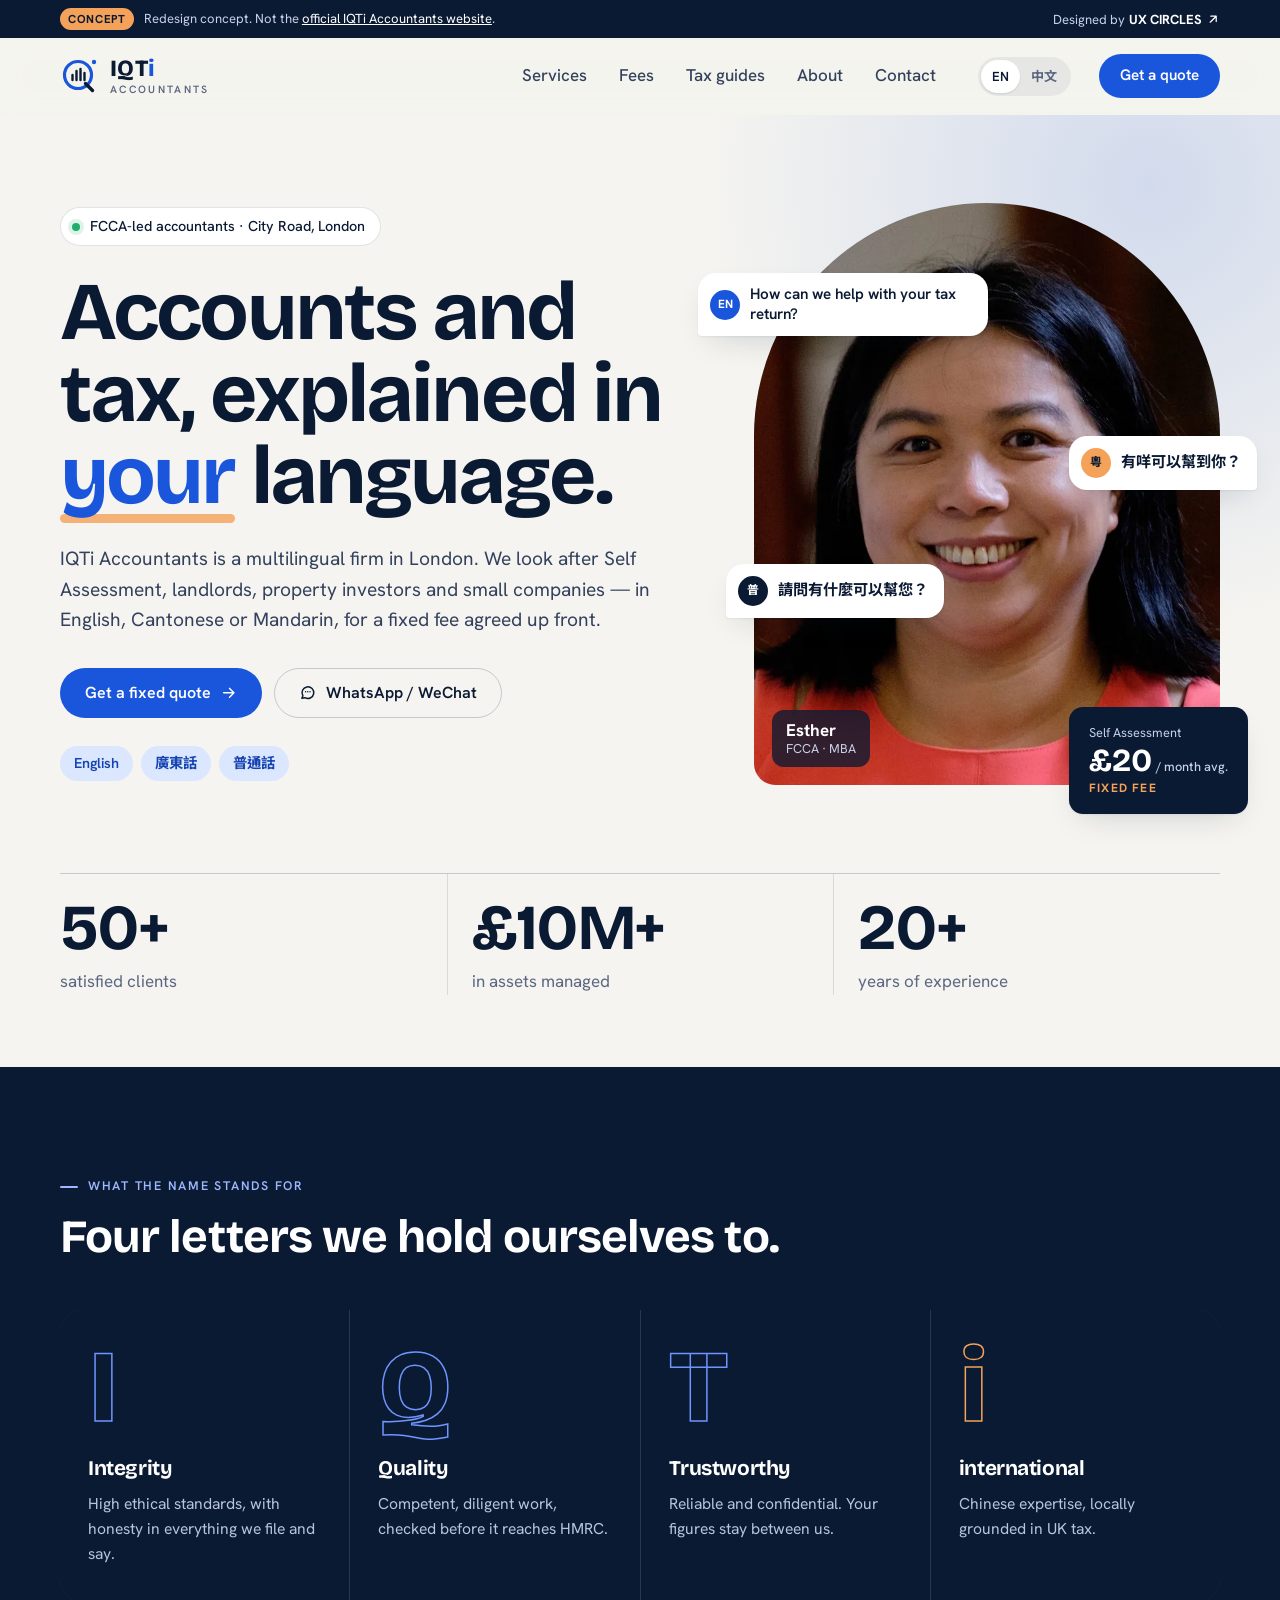
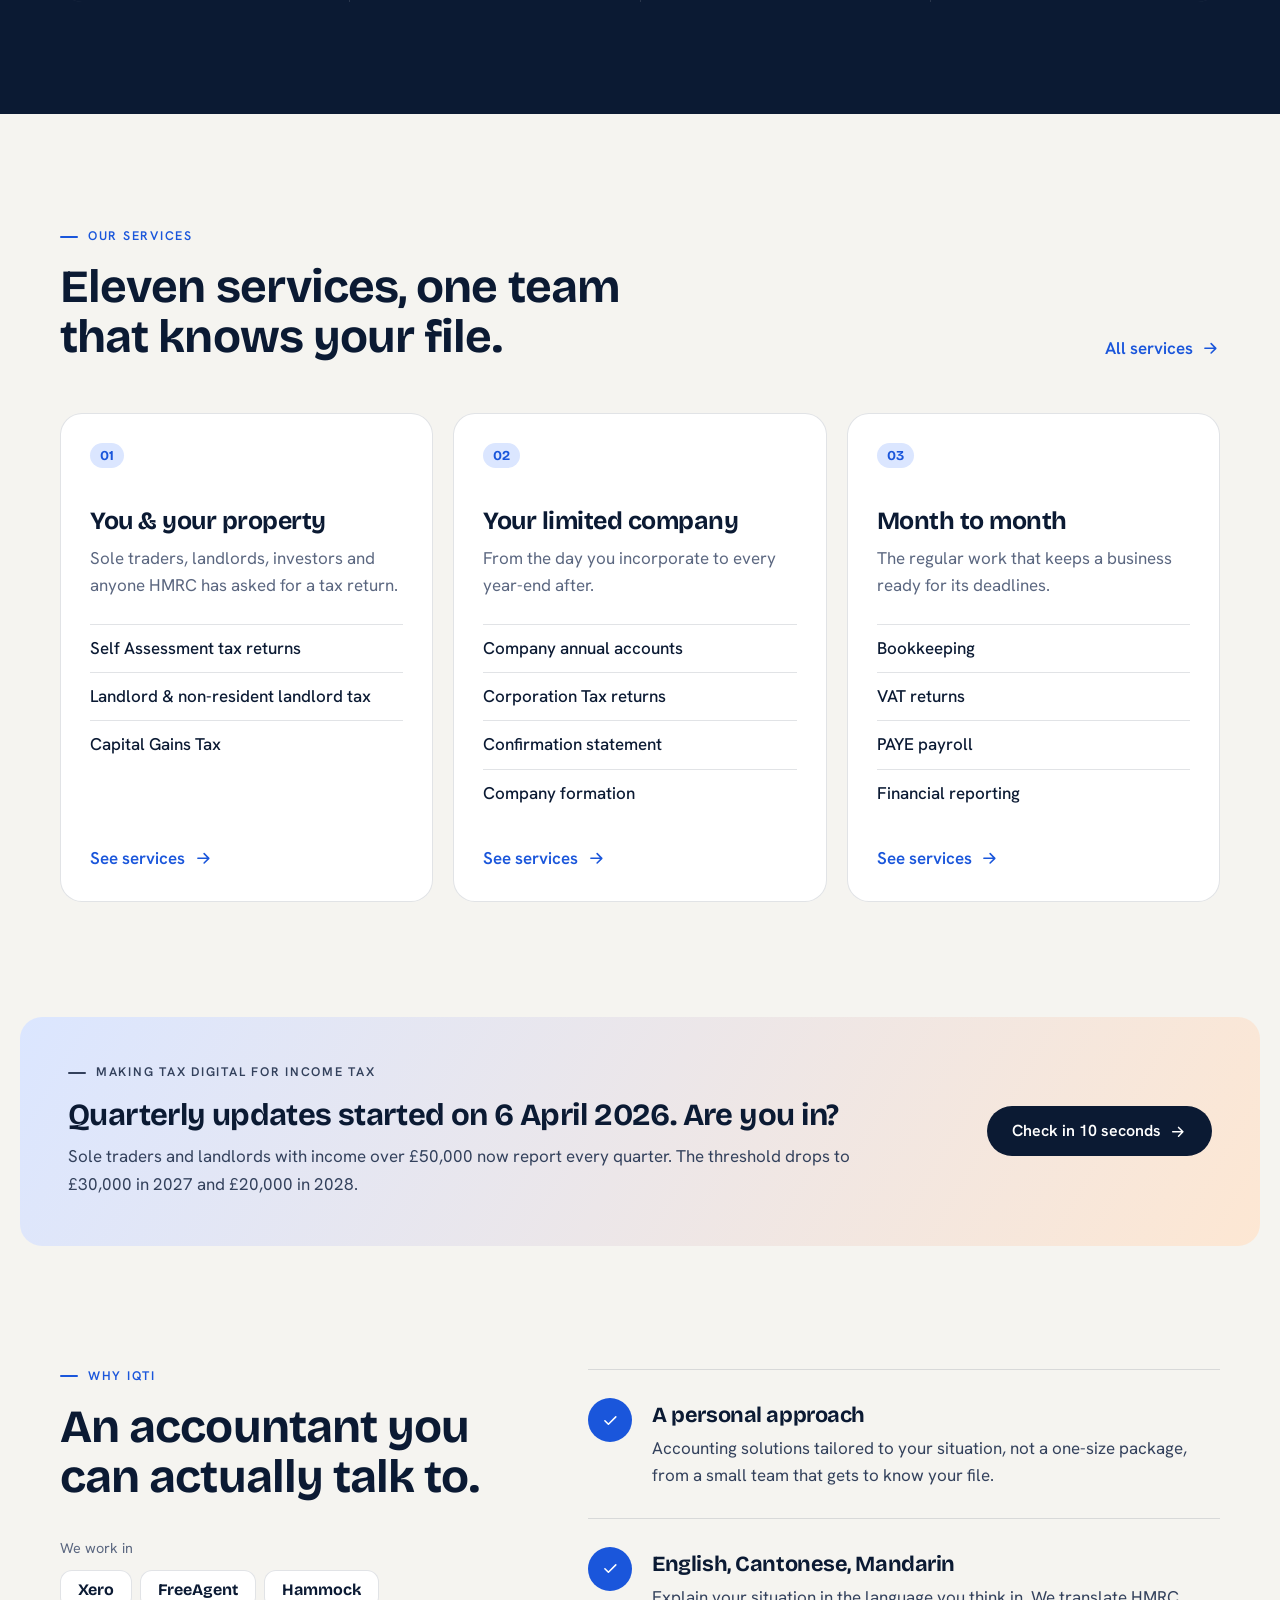
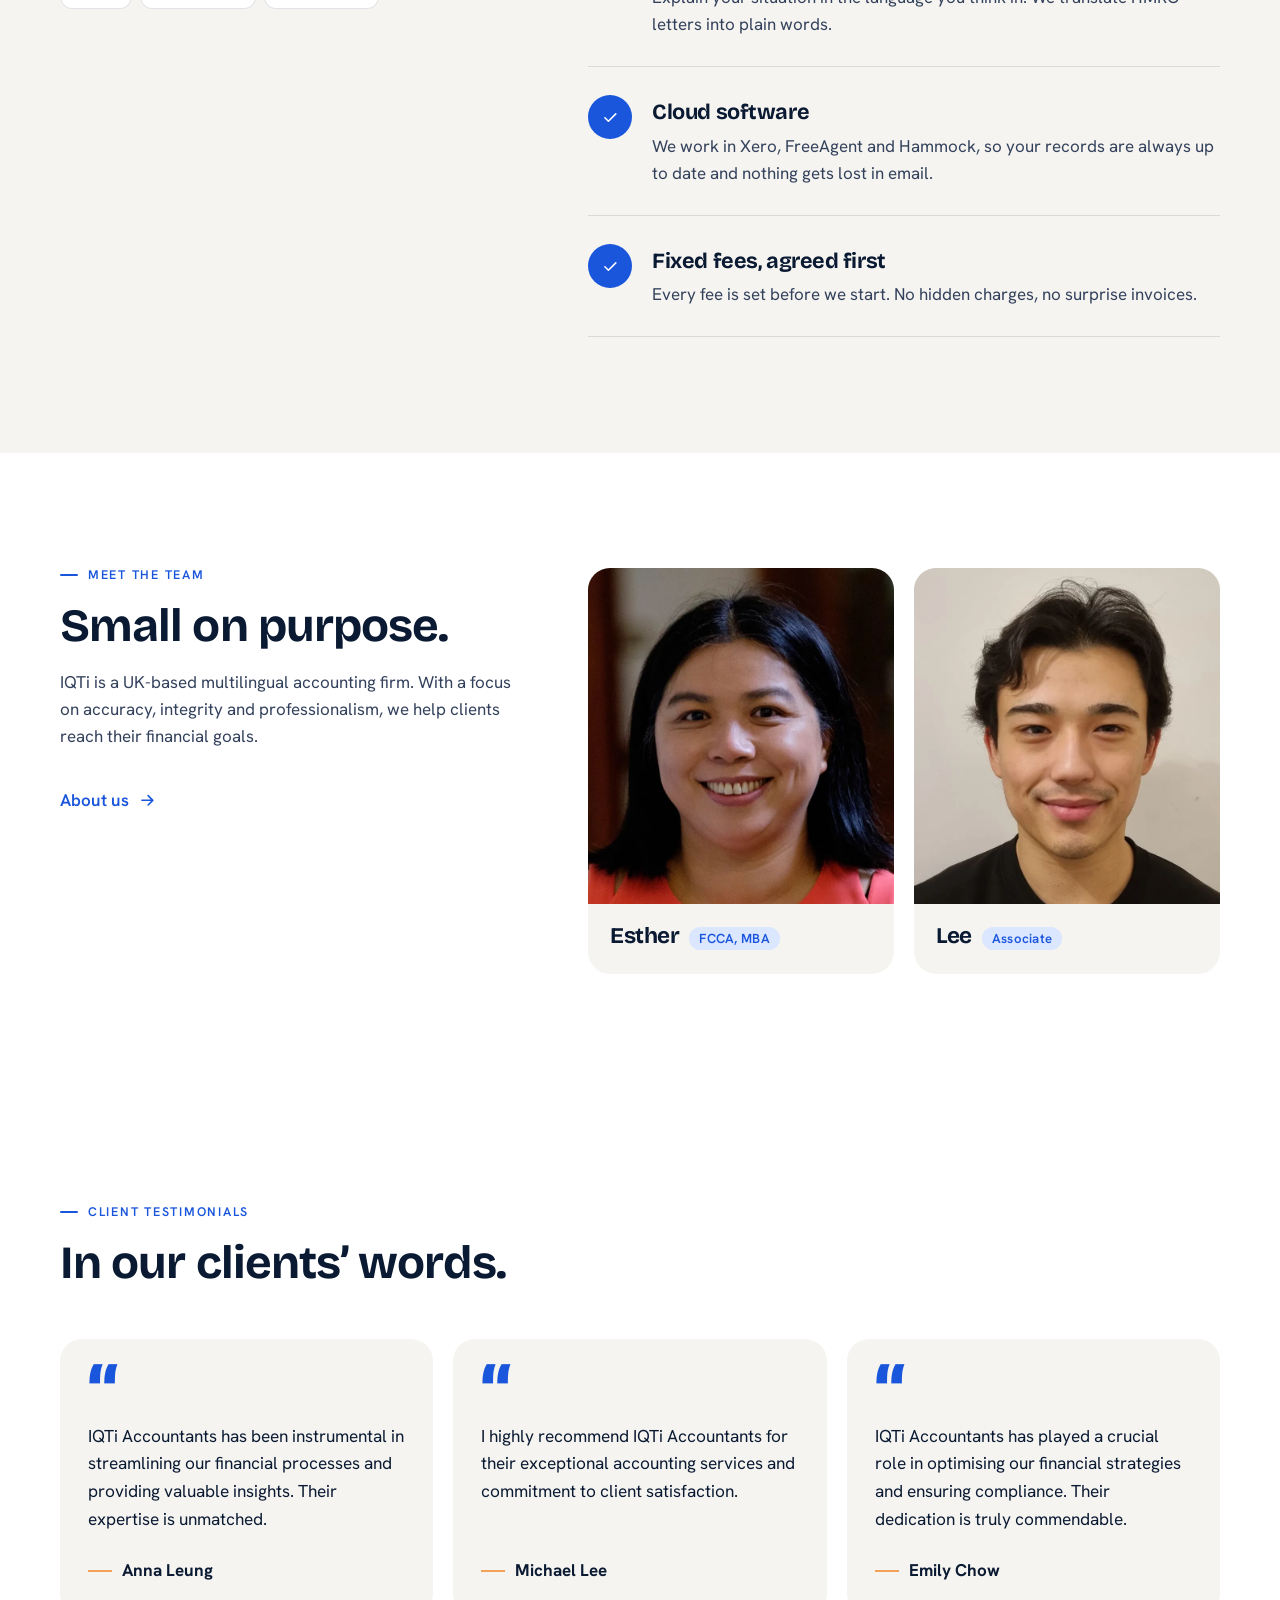
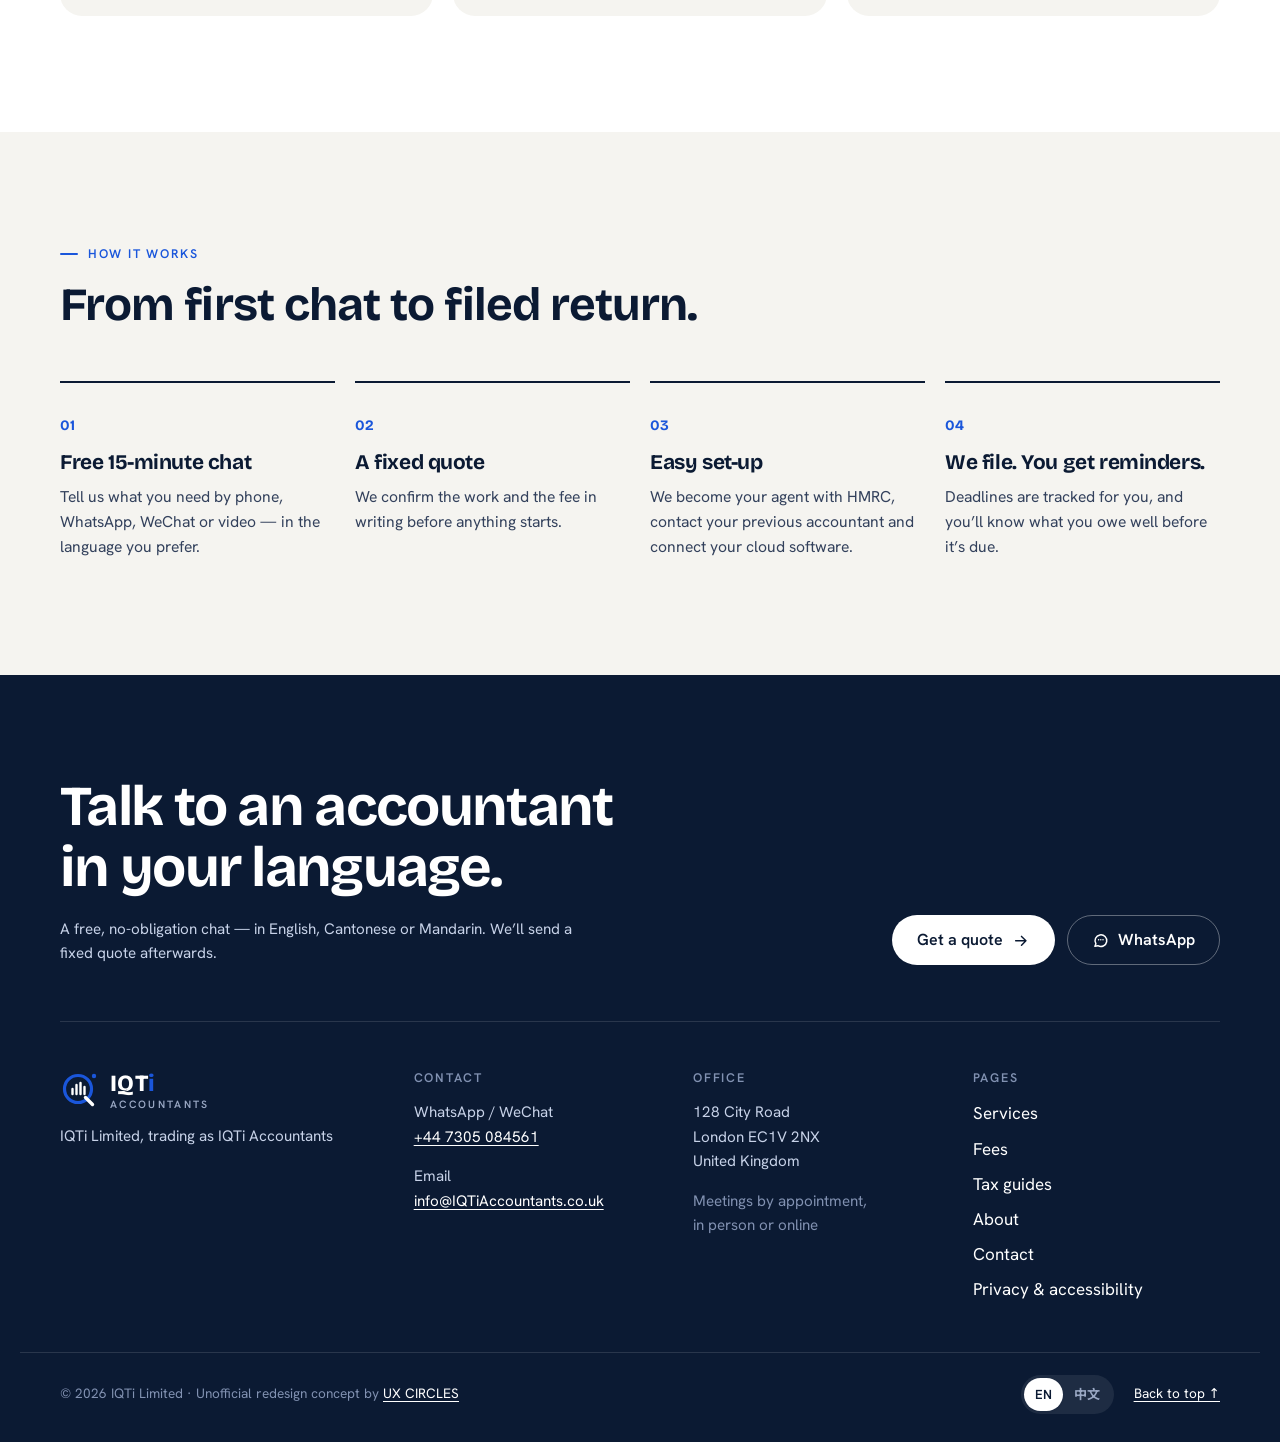
==== index.html @ 09b2ee06 "Redesign IQTi Accountants website (EN + 繁體中文) Static bilingual site with services, fees with an esti" ====
<!doctype html>
<html lang="en-GB">
<head>
<meta charset="utf-8">
<meta name="viewport" content="width=device-width, initial-scale=1">
<title>IQTi Accountants | Chinese-speaking accountants in London · 會計師</title>
<meta name="description" content="Multilingual accountants in London. Self Assessment, landlord tax, company accounts, VAT, payroll and bookkeeping in English, Cantonese and Mandarin, for fixed fees.">
<link rel="canonical" href="https://www.iqtiaccountants.co.uk/">
<link rel="alternate" hreflang="en-GB" href="https://www.iqtiaccountants.co.uk/">
<link rel="alternate" hreflang="zh-Hant" href="https://www.iqtiaccountants.co.uk/zh/">
<link rel="alternate" hreflang="x-default" href="https://www.iqtiaccountants.co.uk/">
<meta property="og:title" content="IQTi Accountants | Chinese-speaking accountants in London · 會計師">
<meta property="og:description" content="Multilingual accountants in London. Self Assessment, landlord tax, company accounts, VAT, payroll and bookkeeping in English, Cantonese and Mandarin, for fixed fees.">
<meta property="og:type" content="website">
<meta property="og:locale" content="en_GB">
<meta name="theme-color" content="#f5f4f0">
<link rel="icon" href="assets/img/favicon.svg" type="image/svg+xml">
<link rel="apple-touch-icon" href="assets/img/apple-touch-icon.png">
<link rel="preload" href="assets/fonts/bricolage.woff2" as="font" type="font/woff2" crossorigin>
<link rel="preload" href="assets/fonts/hanken.woff2" as="font" type="font/woff2" crossorigin>
<link rel="stylesheet" href="assets/css/style.css?v=60b0449f">
<script>document.documentElement.classList.add("js")</script>
<script type="application/ld+json">{"@context": "https://schema.org", "@type": "AccountingService", "name": "IQTi Accountants", "alternateName": ["IQTi 會計師事務所", "IQTi Limited"], "url": "https://www.iqtiaccountants.co.uk/", "telephone": "+44 7305 084561", "email": "info@iqtiaccountants.co.uk", "address": {"@type": "PostalAddress", "streetAddress": "128 City Road", "addressLocality": "London", "postalCode": "EC1V 2NX", "addressCountry": "GB"}, "areaServed": "United Kingdom", "knowsLanguage": ["en", "yue", "cmn"]}</script>
</head>
<body class="lang-en home">
<a class="skip" href="#main">Skip to content</a>
<div class="concept-bar" role="note">
  <div class="wrap concept-inner">
    <p><span class="concept-tag">Concept</span><span class="concept-long">Redesign concept. Not the <a href="https://www.iqtiaccountants.co.uk/" target="_blank" rel="noopener">official IQTi Accountants website</a>.</span></p>
    <a href="https://ux-circles.com/web" target="_blank" rel="noopener"><span class="concept-by">Designed by </span><strong>UX CIRCLES</strong> <svg viewBox="0 0 24 24" aria-hidden="true"><path d="M7 17 17 7M8 7h9v9"/></svg></a>
  </div>
</div>
<header class="site-header" data-header>
  <div class="wrap header-inner">
    <a class="brand" href="./" aria-label="IQTi Accountants — home">
      <svg class="mark" viewBox="0 0 40 40" aria-hidden="true">
  <circle class="mark-ring" cx="18" cy="19" r="13.5"/>
  <path class="mark-bars" d="M12.5 24v-5M16.5 24v-9M20.5 24v-11M24.5 24v-7"/>
  <path class="mark-tail" d="m25.5 27.5 7 7"/>
  <circle class="mark-dot" cx="34" cy="6" r="2.2"/>
</svg>
      <span class="brand-text"><span class="brand-name">IQT<i>i</i></span><span class="brand-sub">Accountants</span></span>
    </a>
    <nav class="main-nav" aria-label="Main"><a href="services.html">Services</a><a href="fees.html">Fees</a><a href="guides.html">Tax guides</a><a href="about.html">About</a><a href="contact.html">Contact</a></nav>
    <div class="lang" role="group" aria-label="Language / 語言"><a href="./" lang="en-GB" hreflang="en-GB" aria-current="true">EN</a><a href="zh/" lang="zh-Hant" hreflang="zh-Hant">中文</a></div>
    <a class="btn btn-blue header-cta" href="contact.html#quote">Get a quote</a>
    <button class="menu-btn" aria-expanded="false" aria-controls="menu"><span class="menu-lines"><span></span><span></span></span><span class="sr">Menu</span></button>
  </div>
</header>
<div class="menu" id="menu" hidden>
  <div class="wrap menu-inner">
    <ul class="menu-links"><li><a href="services.html">Services</a></li><li><a href="fees.html">Fees</a></li><li><a href="guides.html">Tax guides</a></li><li><a href="about.html">About</a></li><li><a href="contact.html">Contact</a></li></ul>
    <div class="menu-foot">
      <a class="btn btn-blue" href="contact.html#quote">Get a quote <svg viewBox="0 0 24 24" aria-hidden="true"><path d="M5 12h14M13 6l6 6-6 6"/></svg></a>
      <a href="https://wa.me/447305084561" target="_blank" rel="noopener"><svg viewBox="0 0 24 24" aria-hidden="true"><path d="M4 19.5 5.3 16A8 8 0 1 1 8 18.7z"/><path d="M9 10.5h.01M12 10.5h.01M15 10.5h.01"/></svg> WhatsApp 07305 084561</a>
      <a href="mailto:info@iqtiaccountants.co.uk"><svg viewBox="0 0 24 24" aria-hidden="true"><rect x="3" y="5" width="18" height="14" rx="2"/><path d="m3 7 9 6 9-6"/></svg> info@IQTiAccountants.co.uk</a>
      <div class="lang" role="group" aria-label="Language / 語言"><a href="./" lang="en-GB" hreflang="en-GB" aria-current="true">EN</a><a href="zh/" lang="zh-Hant" hreflang="zh-Hant">中文</a></div>
    </div>
  </div>
</div>
<main id="main">

<section class="hero">
  <div class="wrap hero-grid">
    <div class="hero-copy">
      <p class="pill reveal"><span class="dot"></span>FCCA-led accountants · City Road, London</p>
      <h1 class="h-hero reveal">Accounts and tax, explained in <em>your</em> language.</h1>
      <p class="lead reveal">IQTi Accountants is a multilingual firm in London. We look after Self Assessment, landlords, property investors and small companies — in English, Cantonese or Mandarin, for a fixed fee agreed up front.</p>
      <div class="reveal"><div class="cta-row">
      <a class="btn btn-blue" href="contact.html#quote">Get a fixed quote <svg viewBox="0 0 24 24" aria-hidden="true"><path d="M5 12h14M13 6l6 6-6 6"/></svg></a>
      <a class="btn btn-line" href="https://wa.me/447305084561" target="_blank" rel="noopener"><svg viewBox="0 0 24 24" aria-hidden="true"><path d="M4 19.5 5.3 16A8 8 0 1 1 8 18.7z"/><path d="M9 10.5h.01M12 10.5h.01M15 10.5h.01"/></svg> WhatsApp / WeChat</a>
    </div></div>
      <ul class="lang-chips reveal" aria-label="Languages we speak">
        <li lang="en-GB">English</li><li lang="yue-Hant">廣東話</li><li lang="cmn-Hant">普通話</li>
      </ul>
    </div>
    <div class="hero-visual reveal" aria-hidden="true">
      <div class="hv-photo"><img src="assets/img/esther.webp" alt="" width="760" height="1000" fetchpriority="high"></div>
      <div class="bubble b1"><span class="b-lang">EN</span>How can we help with your tax return?</div>
      <div class="bubble b2" lang="yue-Hant"><span class="b-lang">粵</span>有咩可以幫到你？</div>
      <div class="bubble b3" lang="cmn-Hant"><span class="b-lang">普</span>請問有什麼可以幫您？</div>
      <div class="hv-tag"><strong>Esther</strong><span>FCCA · MBA</span></div>
      <div class="hv-fee"><span>Self Assessment</span><strong>£20<small>/ month avg.</small></strong><em>Fixed fee</em></div>
    </div>
  </div>
  <div class="wrap"><dl class="stats"><div class="stat reveal"><dt>satisfied clients</dt><dd>50+</dd></div><div class="stat reveal"><dt>in assets managed</dt><dd>£10M+</dd></div><div class="stat reveal"><dt>years of experience</dt><dd>20+</dd></div></dl></div>
</section>

<section class="values" aria-labelledby="values-h">
  <div class="wrap">
    <div class="values-head">
      <p class="eyebrow eyebrow-light">What the name stands for</p>
      <h2 id="values-h" class="h-lg">Four letters we hold ourselves to.</h2>
    </div>
    <ul class="val-grid"><li class="val reveal">
        <span class="val-letter" aria-hidden="true">I</span>
        <h3>Integrity</h3>
        <p>High ethical standards, with honesty in everything we file and say.</p>
      </li><li class="val reveal">
        <span class="val-letter" aria-hidden="true">Q</span>
        <h3>Quality</h3>
        <p>Competent, diligent work, checked before it reaches HMRC.</p>
      </li><li class="val reveal">
        <span class="val-letter" aria-hidden="true">T</span>
        <h3>Trustworthy</h3>
        <p>Reliable and confidential. Your figures stay between us.</p>
      </li><li class="val reveal">
        <span class="val-letter" aria-hidden="true">i</span>
        <h3>international</h3>
        <p>Chinese expertise, locally grounded in UK tax.</p>
      </li></ul>
  </div>
</section>

<section class="section" aria-labelledby="svc-h">
  <div class="wrap">
    <div class="sec-head sec-head-row">
      <div>
        <p class="eyebrow">Our services</p>
        <h2 id="svc-h" class="h-lg">Eleven services, one team that knows your file.</h2>
      </div>
      <a class="link-arrow" href="services.html">All services <svg viewBox="0 0 24 24" aria-hidden="true"><path d="M5 12h14M13 6l6 6-6 6"/></svg></a>
    </div>
    <div class="g-grid"><a class="g-card reveal" href="services.html#personal">
        <span class="g-num">01</span>
        <h3>You &amp; your property</h3>
        <p>Sole traders, landlords, investors and anyone HMRC has asked for a tax return.</p>
        <ul><li>Self Assessment tax returns</li><li>Landlord &amp; non-resident landlord tax</li><li>Capital Gains Tax</li></ul>
        <span class="g-more">See services <svg viewBox="0 0 24 24" aria-hidden="true"><path d="M5 12h14M13 6l6 6-6 6"/></svg></span>
      </a><a class="g-card reveal" href="services.html#company">
        <span class="g-num">02</span>
        <h3>Your limited company</h3>
        <p>From the day you incorporate to every year-end after.</p>
        <ul><li>Company annual accounts</li><li>Corporation Tax returns</li><li>Confirmation statement</li><li>Company formation</li></ul>
        <span class="g-more">See services <svg viewBox="0 0 24 24" aria-hidden="true"><path d="M5 12h14M13 6l6 6-6 6"/></svg></span>
      </a><a class="g-card reveal" href="services.html#monthly">
        <span class="g-num">03</span>
        <h3>Month to month</h3>
        <p>The regular work that keeps a business ready for its deadlines.</p>
        <ul><li>Bookkeeping</li><li>VAT returns</li><li>PAYE payroll</li><li>Financial reporting</li></ul>
        <span class="g-more">See services <svg viewBox="0 0 24 24" aria-hidden="true"><path d="M5 12h14M13 6l6 6-6 6"/></svg></span>
      </a></div>
  </div>
</section>

<section class="mtd-band" aria-labelledby="mtd-h">
  <div class="wrap mtd-inner reveal">
    <div>
      <p class="eyebrow">Making Tax Digital for Income Tax</p>
      <h2 id="mtd-h" class="h-md">Quarterly updates started on 6 April 2026. Are you in?</h2>
      <p>Sole traders and landlords with income over £50,000 now report every quarter. The threshold drops to £30,000 in 2027 and £20,000 in 2028.</p>
    </div>
    <a class="btn btn-ink" href="guides.html#mtd">Check in 10 seconds <svg viewBox="0 0 24 24" aria-hidden="true"><path d="M5 12h14M13 6l6 6-6 6"/></svg></a>
  </div>
</section>

<section class="section" aria-labelledby="why-h">
  <div class="wrap split-2">
    <div class="sec-head sticky">
      <p class="eyebrow">Why IQTi</p>
      <h2 id="why-h" class="h-lg">An accountant you can actually talk to.</h2>
      <div class="soft">
        <p>We work in</p>
        <ul class="soft-list"><li>Xero</li><li>FreeAgent</li><li>Hammock</li></ul>
      </div>
    </div>
    <ul class="why"><li class="why-item reveal"><span class="tick"><svg viewBox="0 0 24 24" aria-hidden="true"><path d="m5 12.5 4.5 4.5L19 7.5"/></svg></span><div><h3>A personal approach</h3><p>Accounting solutions tailored to your situation, not a one-size package, from a small team that gets to know your file.</p></div></li><li class="why-item reveal"><span class="tick"><svg viewBox="0 0 24 24" aria-hidden="true"><path d="m5 12.5 4.5 4.5L19 7.5"/></svg></span><div><h3>English, Cantonese, Mandarin</h3><p>Explain your situation in the language you think in. We translate HMRC letters into plain words.</p></div></li><li class="why-item reveal"><span class="tick"><svg viewBox="0 0 24 24" aria-hidden="true"><path d="m5 12.5 4.5 4.5L19 7.5"/></svg></span><div><h3>Cloud software</h3><p>We work in Xero, FreeAgent and Hammock, so your records are always up to date and nothing gets lost in email.</p></div></li><li class="why-item reveal"><span class="tick"><svg viewBox="0 0 24 24" aria-hidden="true"><path d="m5 12.5 4.5 4.5L19 7.5"/></svg></span><div><h3>Fixed fees, agreed first</h3><p>Every fee is set before we start. No hidden charges, no surprise invoices.</p></div></li></ul>
  </div>
</section>

<section class="section section-tint" aria-labelledby="team-h">
  <div class="wrap split-2 team-split">
    <div class="sec-head">
      <p class="eyebrow">Meet the team</p>
      <h2 id="team-h" class="h-lg">Small on purpose.</h2>
      <p class="lead-sm">IQTi is a UK-based multilingual accounting firm. With a focus on accuracy, integrity and professionalism, we help clients reach their financial goals.</p>
      <a class="link-arrow" href="about.html">About us <svg viewBox="0 0 24 24" aria-hidden="true"><path d="M5 12h14M13 6l6 6-6 6"/></svg></a>
    </div>
    <div class="team"><article class="person reveal">
        <div class="person-img"><img src="assets/img/esther.webp" alt="Esther, Accountant" width="760" height="1000" loading="lazy"></div>
        <div class="person-body">
          <h3>Esther <span class="cred">FCCA, MBA</span></h3>
          
        </div>
      </article><article class="person reveal">
        <div class="person-img"><img src="assets/img/lee.webp" alt="Lee, Associate" width="760" height="1000" loading="lazy"></div>
        <div class="person-body">
          <h3>Lee <span class="cred">Associate</span></h3>
          
        </div>
      </article></div>
  </div>
</section>

<section class="section section-tint" aria-labelledby="t-h">
  <div class="wrap">
    <div class="sec-head">
      <p class="eyebrow">Client testimonials</p>
      <h2 id="t-h" class="h-lg">In our clients’ words.</h2>
    </div>
    <div class="quotes"><figure class="quote reveal">
        <blockquote><p>IQTi Accountants has been instrumental in streamlining our financial processes and providing valuable insights. Their expertise is unmatched.</p></blockquote>
        <figcaption>Anna Leung</figcaption>
      </figure><figure class="quote reveal">
        <blockquote><p>I highly recommend IQTi Accountants for their exceptional accounting services and commitment to client satisfaction.</p></blockquote>
        <figcaption>Michael Lee</figcaption>
      </figure><figure class="quote reveal">
        <blockquote><p>IQTi Accountants has played a crucial role in optimising our financial strategies and ensuring compliance. Their dedication is truly commendable.</p></blockquote>
        <figcaption>Emily Chow</figcaption>
      </figure></div>
  </div>
</section>
<section class="section" aria-labelledby="steps-h">
  <div class="wrap">
    <div class="sec-head">
      <p class="eyebrow">How it works</p>
      <h2 id="steps-h" class="h-lg">From first chat to filed return.</h2>
    </div>
    <ol class="steps"><li class="step reveal"><span class="step-n">01</span><h3>Free 15-minute chat</h3><p>Tell us what you need by phone, WhatsApp, WeChat or video — in the language you prefer.</p></li><li class="step reveal"><span class="step-n">02</span><h3>A fixed quote</h3><p>We confirm the work and the fee in writing before anything starts.</p></li><li class="step reveal"><span class="step-n">03</span><h3>Easy set-up</h3><p>We become your agent with HMRC, contact your previous accountant and connect your cloud software.</p></li><li class="step reveal"><span class="step-n">04</span><h3>We file. You get reminders.</h3><p>Deadlines are tracked for you, and you’ll know what you owe well before it’s due.</p></li></ol>
  </div>
</section>

</main>
<footer class="site-footer">
  <div class="wrap">
    <div class="footer-top">
      <div>
        <h2 class="footer-q">Talk to an accountant<br>in your language.</h2>
        <p class="footer-lead">A free, no-obligation chat — in English, Cantonese or Mandarin. We’ll send a fixed quote afterwards.</p>
      </div>
      <div class="footer-actions">
        <a class="btn btn-white" href="contact.html#quote">Get a quote <svg viewBox="0 0 24 24" aria-hidden="true"><path d="M5 12h14M13 6l6 6-6 6"/></svg></a>
        <a class="btn btn-line-light" href="https://wa.me/447305084561" target="_blank" rel="noopener"><svg viewBox="0 0 24 24" aria-hidden="true"><path d="M4 19.5 5.3 16A8 8 0 1 1 8 18.7z"/><path d="M9 10.5h.01M12 10.5h.01M15 10.5h.01"/></svg> WhatsApp</a>
      </div>
    </div>
    <div class="footer-grid">
      <div class="f-brand"><a class="brand" href="./" aria-label="IQTi Accountants — home">
      <svg class="mark" viewBox="0 0 40 40" aria-hidden="true">
  <circle class="mark-ring" cx="18" cy="19" r="13.5"/>
  <path class="mark-bars" d="M12.5 24v-5M16.5 24v-9M20.5 24v-11M24.5 24v-7"/>
  <path class="mark-tail" d="m25.5 27.5 7 7"/>
  <circle class="mark-dot" cx="34" cy="6" r="2.2"/>
</svg>
      <span class="brand-text"><span class="brand-name">IQT<i>i</i></span><span class="brand-sub">Accountants</span></span>
    </a><p>IQTi Limited, trading as IQTi Accountants</p></div>
      <div><h3 class="f-h">Contact</h3>
        <p>WhatsApp / WeChat<br><a class="u" href="https://wa.me/447305084561" target="_blank" rel="noopener">+44 7305 084561</a></p>
        <p>Email<br><a class="u" href="mailto:info@iqtiaccountants.co.uk">info@IQTiAccountants.co.uk</a></p></div>
      <div><h3 class="f-h">Office</h3><p>128 City Road<br>London EC1V 2NX<br>United Kingdom</p><p class="muted">Meetings by appointment,<br>in person or online</p></div>
      <div><h3 class="f-h">Pages</h3><ul class="f-links"><li><a href="services.html">Services</a></li><li><a href="fees.html">Fees</a></li><li><a href="guides.html">Tax guides</a></li><li><a href="about.html">About</a></li><li><a href="contact.html">Contact</a></li><li><a href="legal.html">Privacy &amp; accessibility</a></li></ul></div>
    </div>
  </div>
  <div class="wrap footer-base">
    <span>© <span data-year>2026</span> IQTi Limited · <span class="concept-note">Unofficial redesign concept by <a class="u" href="https://ux-circles.com/web" target="_blank" rel="noopener">UX CIRCLES</a></span></span>
    <span class="footer-base-r"><div class="lang" role="group" aria-label="Language / 語言"><a href="./" lang="en-GB" hreflang="en-GB" aria-current="true">EN</a><a href="zh/" lang="zh-Hant" hreflang="zh-Hant">中文</a></div><a href="#main" class="u">Back to top ↑</a></span>
  </div>
</footer>
<nav class="action-bar" aria-label="Quick contact">
  <a href="tel:+447305084561"><svg viewBox="0 0 24 24" aria-hidden="true"><path d="M5 4h4l2 5-2.5 1.5a11 11 0 0 0 5 5L15 13l5 2v4a2 2 0 0 1-2 2A16 16 0 0 1 3 6a2 2 0 0 1 2-2"/></svg><span>Call</span></a>
  <a href="https://wa.me/447305084561" target="_blank" rel="noopener"><svg viewBox="0 0 24 24" aria-hidden="true"><path d="M4 19.5 5.3 16A8 8 0 1 1 8 18.7z"/><path d="M9 10.5h.01M12 10.5h.01M15 10.5h.01"/></svg><span>WhatsApp</span></a>
  <a class="ab-quote" href="contact.html#quote"><svg viewBox="0 0 24 24" aria-hidden="true"><path d="M5 12h14M13 6l6 6-6 6"/></svg><span>Get a quote</span></a>
</nav>
<script>window.IQTI = {"perMonth": "/ month", "perYear": "a year", "pickOne": "Tick a service to see an estimate", "approx": "Typical fixed fee", "services": "services", "mtd": {"empty": "Enter your income to check", "in26": ["You’re in MTD now", "Your qualifying income is over £50,000, so Making Tax Digital for Income Tax applies from 6 April 2026. Your first quarterly update was due by 7 August 2026."], "in27": ["You join on 6 April 2027", "Qualifying income over £30,000 means MTD for Income Tax from 6 April 2027, based on your 2025/26 tax return."], "in28": ["You join on 6 April 2028", "Qualifying income over £20,000 means MTD for Income Tax from 6 April 2028, based on your 2026/27 tax return."], "out": ["Not required yet", "Below £20,000 you are not yet required to join. Keep an eye on it if your income grows — we can set you up early on a voluntary basis."]}, "sdlt": {"total": "Stamp Duty to pay", "eff": "Effective rate", "band": "Band", "rate": "Rate", "tax": "Tax", "upTo": "Up to", "above": "Above", "ftbOver": "Over £500,000: first-time buyer relief doesn’t apply, so standard rates are used."}, "form": {"subject": "Quote request", "name": "Name", "email": "Email", "phone": "Phone", "type": "Business type", "turnover": "Annual turnover", "vat": "VAT returns", "payroll": "Payroll", "books": "Bookkeeping", "msg": "Message", "lang": "Preferred language", "hello": "Hello IQTi, I’d like a quote.", "missing": "Please fill in the highlighted fields."}};</script>
<script src="assets/js/main.js?v=eba55646" defer></script>
</body>
</html>
---- assets/css/style.css ----
/* IQTi Accountants — redesign concept */
@font-face { font-family: "Bricolage"; src: url(../fonts/bricolage.woff2) format("woff2"); font-weight: 400 800; font-display: swap; }
@font-face { font-family: "Hanken"; src: url(../fonts/hanken.woff2) format("woff2"); font-weight: 400 700; font-display: swap; }
@font-face { font-family: "Noto Sans TC"; src: url(../fonts/noto-sans-tc-400.woff2) format("woff2"); font-weight: 400; font-display: swap; }
@font-face { font-family: "Noto Sans TC"; src: url(../fonts/noto-sans-tc-700.woff2) format("woff2"); font-weight: 600 800; font-display: swap; }

:root {
  --ink: #0b1a33;
  --ink-2: #33415c;
  --ink-3: #5b6780;
  --paper: #f5f4f0;
  --white: #fff;
  --tint: #eaf0fb;
  --blue: #1a56db;
  --blue-d: #1544b0;
  --blue-l: #dbe6ff;
  --sun: #f4a259;
  --line: rgba(11, 26, 51, .12);
  --line-2: rgba(11, 26, 51, .2);
  --radius: 22px;
  --radius-s: 14px;
  --wrap: 1240px;
  --gut: clamp(16px, 4vw, 40px);
  --display: "Bricolage", "Noto Sans TC", system-ui, sans-serif;
  --sans: "Hanken", "Noto Sans TC", system-ui, -apple-system, "Segoe UI", sans-serif;
  --ease: cubic-bezier(.2, .7, .2, 1);
  --shadow: 0 1px 2px rgba(11, 26, 51, .06), 0 12px 32px -12px rgba(11, 26, 51, .18);
}

*, *::before, *::after { box-sizing: border-box; }
html { -webkit-text-size-adjust: 100%; scroll-behavior: smooth; scroll-padding-top: 96px; }
body { margin: 0; background: var(--paper); color: var(--ink); font: 400 17px/1.6 var(--sans); -webkit-font-smoothing: antialiased; overflow-x: hidden; }
.lang-zh { --display: "Bricolage", "Noto Sans TC", system-ui, sans-serif; letter-spacing: .02em; }
img { display: block; max-width: 100%; height: auto; }
a { color: inherit; }
h1, h2, h3 { margin: 0; font-family: var(--display); font-weight: 700; letter-spacing: -.02em; line-height: 1.08; }
.lang-zh h1, .lang-zh h2, .lang-zh h3 { letter-spacing: 0; line-height: 1.25; }
p { margin: 0 0 1em; }
p:last-child { margin-bottom: 0; }
svg { width: 1.1em; height: 1.1em; fill: none; stroke: currentColor; stroke-width: 2; stroke-linecap: round; stroke-linejoin: round; flex: none; }
.wrap { max-width: var(--wrap); margin: 0 auto; padding: 0 var(--gut); }
.sr { position: absolute; width: 1px; height: 1px; overflow: hidden; clip: rect(0 0 0 0); white-space: nowrap; }
.skip { position: absolute; left: 12px; top: -60px; z-index: 100; background: var(--ink); color: #fff; padding: 10px 16px; border-radius: 10px; }
.skip:focus { top: 12px; }
:focus-visible { outline: 3px solid var(--blue); outline-offset: 3px; border-radius: 6px; }
.u { text-decoration: underline; text-decoration-thickness: 1px; text-underline-offset: 3px; }
.u:hover { text-decoration-thickness: 2px; }
.muted { color: var(--ink-3); }

/* type scale */
.h-hero { font-size: clamp(2.6rem, 6.4vw, 5.2rem); font-weight: 700; letter-spacing: -.035em; line-height: 1; }
.lang-zh .h-hero { font-size: clamp(2.3rem, 5.6vw, 4.4rem); line-height: 1.15; letter-spacing: 0; }
.h-hero em, .h-xl em { font-style: normal; color: var(--blue); position: relative; white-space: nowrap; }
.h-hero em::after { content: ""; position: absolute; left: 0; right: 0; bottom: .02em; height: .12em; background: var(--sun); border-radius: 99px; z-index: -1; opacity: .8; }
.h-xl { font-size: clamp(2.4rem, 5.6vw, 4.4rem); letter-spacing: -.03em; }
.lang-zh .h-xl { font-size: clamp(2.1rem, 4.8vw, 3.6rem); }
.h-lg { font-size: clamp(1.9rem, 3.6vw, 3rem); }
.h-md { font-size: clamp(1.45rem, 2.4vw, 2rem); }
.lead { font-size: clamp(1.08rem, 1.5vw, 1.25rem); color: var(--ink-2); max-width: 40em; }
.lead-sm { color: var(--ink-2); max-width: 34em; }
.eyebrow { font: 600 .78rem/1.2 var(--sans); letter-spacing: .14em; text-transform: uppercase; color: var(--blue); margin-bottom: 18px; display: flex; align-items: center; gap: 10px; }
.eyebrow::before { content: ""; width: 18px; height: 2px; background: currentColor; border-radius: 2px; }
.lang-zh .eyebrow { letter-spacing: .08em; font-size: .85rem; }
.eyebrow-light { color: #9db8ff; }

/* buttons */
.btn { display: inline-flex; align-items: center; justify-content: center; gap: .55em; min-height: 50px; padding: 0 24px; border-radius: 99px; border: 1.5px solid transparent; font: 600 1rem/1 var(--sans); text-decoration: none; cursor: pointer; transition: background .2s, color .2s, border-color .2s, transform .2s var(--ease); white-space: nowrap; }
.btn:hover { transform: translateY(-1px); }
.btn:active { transform: translateY(0); }
.btn svg { transition: transform .25s var(--ease); }
.btn:hover svg:last-child { transform: translateX(2px); }
.btn-blue { background: var(--blue); color: #fff; }
.btn-blue:hover { background: var(--blue-d); }
.btn-ink { background: var(--ink); color: #fff; }
.btn-ink:hover { background: #18294a; }
.btn-white { background: #fff; color: var(--ink); }
.btn-white:hover { background: var(--blue-l); }
.btn-line { border-color: var(--line-2); color: var(--ink); background: transparent; }
.btn-line:hover { border-color: var(--ink); }
.btn-line-light { border-color: rgba(255, 255, 255, .35); color: #fff; }
.btn-line-light:hover { border-color: #fff; }
.cta-row { display: flex; flex-wrap: wrap; gap: 12px; }
.link-arrow { display: inline-flex; align-items: center; gap: .5em; font-weight: 600; text-decoration: none; color: var(--blue); }
.link-arrow:hover svg { transform: translateX(3px); }
.link-arrow svg { transition: transform .25s var(--ease); }

/* concept bar */
.concept-bar { background: var(--ink); color: #c7d2e8; font-size: .82rem; }
.concept-inner { display: flex; align-items: center; justify-content: space-between; gap: 16px; min-height: 38px; }
.concept-inner p { margin: 0; display: flex; gap: 10px; align-items: center; }
.concept-tag { background: var(--sun); color: var(--ink); font-weight: 700; padding: 2px 8px; border-radius: 99px; font-size: .72rem; letter-spacing: .06em; text-transform: uppercase; }
.concept-bar a { color: #fff; }
.concept-inner > a { display: inline-flex; align-items: center; gap: 4px; text-decoration: none; white-space: nowrap; }
.concept-by { color: #c7d2e8; }

/* header */
.site-header { position: sticky; top: 0; z-index: 50; background: rgba(245, 244, 240, .82); backdrop-filter: saturate(1.4) blur(14px); -webkit-backdrop-filter: saturate(1.4) blur(14px); border-bottom: 1px solid transparent; transition: border-color .3s, background .3s; }
.site-header.scrolled { border-bottom-color: var(--line); background: rgba(245, 244, 240, .94); }
.header-inner { display: flex; align-items: center; gap: 28px; height: 76px; }
.brand { display: inline-flex; align-items: center; gap: 10px; text-decoration: none; color: var(--ink); }
.mark { width: 40px; height: 40px; }
.mark-ring { stroke: var(--blue); stroke-width: 3.2; fill: none; }
.mark-bars { stroke: var(--ink); stroke-width: 2.4; stroke-linecap: round; }
.mark-tail { stroke: var(--ink); stroke-width: 3.4; stroke-linecap: round; }
.mark-dot { fill: var(--blue); stroke: none; }
.brand-text { display: flex; flex-direction: column; line-height: 1; }
.brand-name { font: 800 1.45rem/1 var(--display); letter-spacing: .02em; }
.brand-name i { font-style: normal; color: var(--blue); }
.brand-sub { font: 600 .66rem/1 var(--sans); letter-spacing: .22em; text-transform: uppercase; color: var(--ink-3); margin-top: 4px; }
.lang-zh .brand-sub { letter-spacing: .3em; font-size: .7rem; }
.main-nav { display: flex; gap: 4px; margin-left: auto; }
.main-nav a { text-decoration: none; font-weight: 500; padding: 8px 14px; border-radius: 99px; color: var(--ink-2); transition: background .2s, color .2s; }
.main-nav a:hover { background: rgba(11, 26, 51, .06); color: var(--ink); }
.main-nav a[aria-current] { color: var(--ink); background: #fff; box-shadow: inset 0 0 0 1px var(--line); }
.lang { display: inline-flex; padding: 3px; border-radius: 99px; background: rgba(11, 26, 51, .06); }
.lang a { text-decoration: none; font-size: .82rem; font-weight: 600; padding: 6px 11px; border-radius: 99px; color: var(--ink-3); }
.lang a[aria-current] { background: #fff; color: var(--ink); box-shadow: 0 1px 2px rgba(11, 26, 51, .12); }
.header-cta { min-height: 44px; padding: 0 20px; font-size: .95rem; }
.menu-btn { display: none; width: 46px; height: 46px; border: 0; border-radius: 99px; background: var(--ink); color: #fff; cursor: pointer; align-items: center; justify-content: center; margin-left: auto; }
.menu-lines { display: grid; gap: 6px; width: 18px; }
.menu-lines span { height: 2px; background: currentColor; border-radius: 2px; transition: transform .3s var(--ease); }
.menu-btn[aria-expanded="true"] .menu-lines span:first-child { transform: translateY(4px) rotate(45deg); }
.menu-btn[aria-expanded="true"] .menu-lines span:last-child { transform: translateY(-4px) rotate(-45deg); }
.menu { position: fixed; inset: 0; z-index: 40; background: var(--paper); padding-top: 120px; overflow-y: auto; }
.menu-links { list-style: none; margin: 0; padding: 0; }
.menu-links a { display: block; font: 700 clamp(2rem, 9vw, 2.8rem)/1.2 var(--display); text-decoration: none; padding: 10px 0; border-bottom: 1px solid var(--line); letter-spacing: -.02em; }
.menu-links a[aria-current] { color: var(--blue); }
.menu-foot { display: grid; gap: 16px; margin: 32px 0 120px; }
.menu-foot > a:not(.btn) { display: inline-flex; gap: 10px; align-items: center; text-decoration: none; font-weight: 500; }
.menu-foot .btn { justify-self: start; }

/* hero */
.hero { padding: clamp(40px, 7vw, 88px) 0 clamp(48px, 6vw, 72px); position: relative; overflow: hidden; }
.hero::before { content: ""; position: absolute; width: 900px; height: 900px; right: -320px; top: -380px; background: radial-gradient(closest-side, rgba(26, 86, 219, .16), transparent); pointer-events: none; }
.hero-grid { display: grid; grid-template-columns: 1.15fr .85fr; gap: clamp(32px, 5vw, 72px); align-items: center; position: relative; }
.hero-copy .lead { margin: 26px 0 32px; }
.pill { display: inline-flex; align-items: center; gap: 10px; padding: 8px 16px 8px 12px; border-radius: 99px; background: #fff; box-shadow: inset 0 0 0 1px var(--line); font-size: .9rem; font-weight: 500; margin-bottom: 26px; }
.dot { width: 8px; height: 8px; border-radius: 50%; background: #1fae6b; box-shadow: 0 0 0 4px rgba(31, 174, 107, .15); }
.lang-chips { display: flex; flex-wrap: wrap; gap: 8px; list-style: none; padding: 0; margin: 28px 0 0; }
.lang-chips li { font-size: .9rem; font-weight: 600; padding: 6px 14px; border-radius: 99px; background: var(--blue-l); color: var(--blue-d); }
.hero-visual { position: relative; aspect-ratio: 4 / 5; max-width: 470px; justify-self: end; width: 100%; }
.hv-photo { position: absolute; inset: 0; border-radius: 240px 240px var(--radius) var(--radius); overflow: hidden; background: var(--blue-l); }
.hv-photo img { width: 100%; height: 100%; object-fit: cover; object-position: 50% 30%; }
.bubble { position: absolute; background: #fff; padding: 12px 16px 12px 12px; border-radius: 18px 18px 18px 4px; box-shadow: var(--shadow); font-weight: 600; font-size: .95rem; display: flex; align-items: center; gap: 10px; max-width: 290px; line-height: 1.3; animation: float 6s ease-in-out infinite; }
.b-lang { flex: none; width: 30px; height: 30px; border-radius: 50%; display: grid; place-items: center; background: var(--blue); color: #fff; font-size: .74rem; font-weight: 700; }
.b1 { left: -12%; top: 12%; }
.b2 { right: -8%; top: 40%; border-radius: 18px 18px 4px 18px; animation-delay: -2s; }
.b2 .b-lang { background: var(--sun); color: var(--ink); }
.b3 { left: -6%; top: 62%; animation-delay: -4s; }
.b3 .b-lang { background: var(--ink); }
.hv-tag { position: absolute; left: 18px; bottom: 18px; background: rgba(11, 26, 51, .78); backdrop-filter: blur(8px); color: #fff; border-radius: 12px; padding: 10px 14px; display: grid; line-height: 1.25; }
.hv-tag span { font-size: .8rem; color: #c7d2e8; }
.hv-fee { position: absolute; right: -6%; bottom: -5%; background: var(--ink); color: #fff; border-radius: var(--radius-s); padding: 16px 20px; display: grid; gap: 2px; box-shadow: var(--shadow); }
.hv-fee span { font-size: .8rem; color: #c7d2e8; }
.hv-fee strong { font: 700 2rem/1 var(--display); }
.hv-fee small { font: 500 .8rem var(--sans); color: #c7d2e8; margin-left: 4px; }
.hv-fee em { font-style: normal; font-size: .75rem; font-weight: 700; color: var(--sun); text-transform: uppercase; letter-spacing: .1em; }
@keyframes float { 50% { transform: translateY(-8px); } }

.stats { display: grid; grid-template-columns: repeat(3, 1fr); margin: clamp(48px, 7vw, 88px) 0 0; border-top: 1px solid var(--line-2); }
.stat { display: flex; flex-direction: column-reverse; padding: 22px 24px 0 0; }
.stat + .stat { padding-left: 24px; border-left: 1px solid var(--line); }
.stat dd { margin: 0; font: 700 clamp(2.4rem, 5vw, 4rem)/1 var(--display); letter-spacing: -.03em; }
.stat dt { color: var(--ink-3); margin-top: 8px; }

/* sections */
.section { padding: clamp(64px, 9vw, 120px) 0; }
.section-flush { padding-top: 0; }
.section-tint { background: var(--white); }
.sec-head { margin-bottom: clamp(32px, 4vw, 52px); max-width: 720px; }
.sec-head .lead-sm { margin-top: 18px; }
.sec-head .link-arrow { margin-top: 20px; }
.sec-head-row { display: flex; justify-content: space-between; align-items: flex-end; gap: 24px; max-width: none; }
.sec-head-row > div { max-width: 720px; }
.split-2 { display: grid; grid-template-columns: 5fr 7fr; gap: clamp(32px, 6vw, 96px); align-items: start; }
.split-2 .sec-head { margin-bottom: 0; }
.sticky { position: sticky; top: 110px; }

/* values band */
.values { background: var(--ink); color: #fff; padding: clamp(64px, 9vw, 112px) 0; position: relative; overflow: hidden; }
.values-head { max-width: 720px; margin-bottom: 48px; }
.val-grid { list-style: none; margin: 0; padding: 0; display: grid; grid-template-columns: repeat(4, 1fr); gap: 1px; background: rgba(255, 255, 255, .12); border-radius: var(--radius); overflow: hidden; }
.val { background: var(--ink); padding: 32px 28px 36px; transition: background .3s; }
.val:hover { background: #12264a; }
.val-letter { display: block; font: 800 clamp(4rem, 8vw, 6.5rem)/.9 var(--display); color: transparent; -webkit-text-stroke: 1.5px #6f95ff; margin-bottom: 24px; transition: color .3s; }
.val:hover .val-letter { color: var(--blue); -webkit-text-stroke-color: var(--blue); }
.val:last-child .val-letter { -webkit-text-stroke-color: var(--sun); }
.val:last-child:hover .val-letter { color: var(--sun); }
.val h3 { font-size: 1.3rem; margin-bottom: 10px; }
.val p { color: #b8c4dc; font-size: .98rem; }

/* service groups on home */
.g-grid { display: grid; grid-template-columns: repeat(3, 1fr); gap: 20px; }
.g-card { display: flex; flex-direction: column; background: #fff; border-radius: var(--radius); padding: 30px; text-decoration: none; box-shadow: inset 0 0 0 1px var(--line); transition: box-shadow .3s, transform .3s var(--ease); }
.g-card:hover { transform: translateY(-4px); box-shadow: inset 0 0 0 1.5px var(--blue), var(--shadow); }
.g-num { font: 700 .85rem var(--display); color: var(--blue); background: var(--blue-l); border-radius: 99px; padding: 4px 10px; align-self: flex-start; margin-bottom: 40px; }
.g-card h3 { font-size: 1.55rem; margin-bottom: 10px; }
.g-card p { color: var(--ink-3); }
.g-card ul { list-style: none; padding: 0; margin: 8px 0 28px; display: grid; gap: 0; }
.g-card li { padding: 10px 0; border-top: 1px solid var(--line); font-weight: 500; }
.g-more { margin-top: auto; display: inline-flex; align-items: center; gap: .5em; font-weight: 600; color: var(--blue); }

/* MTD band */
.mtd-band { padding: 0 0 8px; }
.mtd-inner { display: flex; align-items: center; justify-content: space-between; gap: 32px; background: linear-gradient(120deg, var(--blue-l), #fde7d3); border-radius: var(--radius); padding: clamp(28px, 4vw, 48px); }
.mtd-inner h2 { margin-bottom: 12px; max-width: 26em; }
.mtd-inner p { color: var(--ink-2); max-width: 46em; }

/* why */
.soft { margin-top: 36px; }
.soft p { font-size: .9rem; color: var(--ink-3); margin-bottom: 10px; }
.soft-list { display: flex; flex-wrap: wrap; gap: 8px; list-style: none; margin: 0; padding: 0; }
.soft-list li { font: 700 1rem var(--display); padding: 10px 18px; border-radius: 12px; background: #fff; box-shadow: inset 0 0 0 1px var(--line); }
.why { list-style: none; margin: 0; padding: 0; }
.why-item { display: flex; gap: 20px; padding: 28px 0; border-top: 1px solid var(--line); }
.why-item:last-child { border-bottom: 1px solid var(--line); }
.tick { flex: none; width: 44px; height: 44px; border-radius: 50%; background: var(--blue); color: #fff; display: grid; place-items: center; }
.why-item h3 { font-size: 1.35rem; margin: 6px 0 8px; }
.why-item p { color: var(--ink-2); }

/* team */
.team { display: grid; grid-template-columns: repeat(2, 1fr); gap: 20px; }
.person { background: var(--paper); border-radius: var(--radius); overflow: hidden; }
.section-tint .person { background: var(--paper); }
.person-img { aspect-ratio: 4 / 4.4; overflow: hidden; }
.person-img img { width: 100%; height: 100%; object-fit: cover; object-position: 50% 25%; transition: transform .6s var(--ease); }
.person:hover .person-img img { transform: scale(1.03); }
.person-body { padding: 20px 22px 24px; }
.person h3 { font-size: 1.4rem; display: flex; align-items: baseline; gap: 10px; flex-wrap: wrap; }
.cred { font: 600 .82rem var(--sans); color: var(--blue); background: var(--blue-l); padding: 3px 10px; border-radius: 99px; letter-spacing: .02em; }
.person-body p { margin-top: 12px; color: var(--ink-2); }
.team-long { grid-template-columns: repeat(2, minmax(0, 420px)); }
.team-long .person { background: #fff; box-shadow: inset 0 0 0 1px var(--line); }

/* testimonials */
.quotes { display: grid; grid-template-columns: repeat(3, 1fr); gap: 20px; }
.quote { margin: 0; background: var(--paper); border-radius: var(--radius); padding: 32px 28px; display: flex; flex-direction: column; gap: 24px; position: relative; }
.quote::before { content: "“"; font: 800 4.5rem/.6 var(--display); color: var(--blue); height: 28px; }
.quote blockquote { margin: 0; font-size: 1.08rem; color: var(--ink); flex: 1; }
.quote figcaption { font-weight: 700; display: flex; align-items: center; gap: 10px; }
.quote figcaption::before { content: ""; width: 24px; height: 2px; background: var(--sun); }

/* steps */
.steps { list-style: none; margin: 0; padding: 0; display: grid; grid-template-columns: repeat(4, 1fr); gap: 20px; counter-reset: s; }
.step { position: relative; padding-top: 28px; border-top: 2px solid var(--ink); }
.step-n { font: 700 .9rem var(--display); color: var(--blue); }
.step h3 { font-size: 1.3rem; margin: 14px 0 10px; }
.step p { color: var(--ink-2); font-size: .98rem; }

/* page head */
.page-head { padding: clamp(48px, 8vw, 104px) 0 clamp(40px, 6vw, 72px); position: relative; overflow: hidden; }
.page-head::before { content: ""; position: absolute; width: 700px; height: 700px; right: -260px; top: -340px; background: radial-gradient(closest-side, rgba(26, 86, 219, .14), transparent); pointer-events: none; }
.page-head .h-xl { max-width: 15em; margin-bottom: 24px; }
.jump { display: flex; flex-wrap: wrap; gap: 8px; margin-top: 32px; }
.jump a { text-decoration: none; font-weight: 600; font-size: .92rem; padding: 9px 16px; border-radius: 99px; background: #fff; box-shadow: inset 0 0 0 1px var(--line); }
.jump a:hover { box-shadow: inset 0 0 0 1.5px var(--blue); color: var(--blue); }

/* services page */
.svc-wrap { padding-bottom: 32px; }
.svc-group { display: grid; grid-template-columns: 4fr 8fr; gap: clamp(28px, 5vw, 80px); padding: clamp(40px, 6vw, 72px) 0; border-top: 1px solid var(--line-2); }
.svc-side { position: sticky; top: 110px; align-self: start; }
.svc-side .g-num { display: inline-block; margin-bottom: 20px; }
.svc-side h2 { margin-bottom: 12px; }
.svc-side p { color: var(--ink-3); }
.svc-list { list-style: none; margin: 0; padding: 0; display: grid; grid-template-columns: repeat(2, 1fr); gap: 16px; }
.svc { background: #fff; border-radius: var(--radius-s); padding: 26px; box-shadow: inset 0 0 0 1px var(--line); scroll-margin-top: 110px; }
.svc h3 { font-size: 1.22rem; margin-bottom: 10px; }
.svc p { color: var(--ink-2); font-size: .98rem; }
.svc:target { box-shadow: inset 0 0 0 2px var(--blue); }
.callout { display: flex; justify-content: space-between; align-items: center; gap: 32px; background: var(--ink); color: #fff; border-radius: var(--radius); padding: clamp(28px, 4vw, 52px); }
.callout p { color: #c7d2e8; margin-top: 10px; }

/* FAQ */
.faq-item { border-top: 1px solid var(--line-2); }
.faq-item:last-child { border-bottom: 1px solid var(--line-2); }
.faq-item summary { list-style: none; cursor: pointer; display: flex; justify-content: space-between; gap: 20px; align-items: center; padding: 22px 0; font: 600 1.15rem/1.35 var(--display); }
.faq-item summary::-webkit-details-marker { display: none; }
.faq-item summary svg { width: 22px; height: 22px; color: var(--blue); transition: transform .3s var(--ease); }
.faq-item[open] summary svg { transform: rotate(45deg); }
.faq-item p { color: var(--ink-2); padding: 0 40px 24px 0; max-width: 40em; }

/* fees */
.fees { list-style: none; margin: 0; padding: 0; display: grid; grid-template-columns: repeat(3, 1fr); gap: 16px; }
.fee { background: #fff; border-radius: var(--radius); padding: 28px; box-shadow: inset 0 0 0 1px var(--line); display: flex; flex-direction: column; }
.fee h3 { font-size: 1.3rem; margin-bottom: 8px; }
.fee-for { color: var(--ink-3); font-size: .95rem; }
.fee-price { margin-top: auto; padding-top: 28px; font: 700 3rem/1 var(--display); letter-spacing: -.03em; display: flex; align-items: baseline; }
.fee-price .cur { font-size: 1.6rem; margin-right: 2px; color: var(--blue); }
.fee-price .per, .est-total .per { font: 500 .9rem var(--sans); color: var(--ink-3); margin-left: 8px; letter-spacing: 0; }
.estimator { display: grid; grid-template-columns: 1.2fr .8fr; gap: 24px; align-items: stretch; }
.est-left > p { color: var(--ink-2); margin: 14px 0 24px; }
.est-opts { border: 0; padding: 0; margin: 0; display: grid; grid-template-columns: repeat(2, 1fr); gap: 10px; }
.est-opt { display: flex; align-items: center; gap: 12px; padding: 16px; border-radius: var(--radius-s); background: var(--paper); cursor: pointer; transition: box-shadow .2s, background .2s; }
.est-opt:hover { box-shadow: inset 0 0 0 1px var(--line-2); }
.est-opt input, .check input { position: absolute; opacity: 0; pointer-events: none; }
.est-box { flex: none; width: 24px; height: 24px; border-radius: 7px; background: #fff; box-shadow: inset 0 0 0 1.5px var(--line-2); display: grid; place-items: center; color: transparent; transition: background .2s, color .2s; }
.est-box svg { width: 16px; height: 16px; stroke-width: 3; }
.est-opt input:checked ~ .est-box, .check input:checked ~ .est-box { background: var(--blue); color: #fff; box-shadow: none; }
.est-opt:has(input:checked) { background: var(--blue-l); }
.est-opt input:focus-visible ~ .est-box, .check input:focus-visible ~ .est-box { outline: 3px solid var(--blue); outline-offset: 2px; }
.est-name { font-weight: 600; flex: 1; line-height: 1.3; }
.est-price { color: var(--ink-3); font-weight: 600; font-variant-numeric: tabular-nums; }
.est-result { background: var(--ink); color: #fff; border-radius: var(--radius); padding: 32px; display: flex; flex-direction: column; }
.est-label { color: #c7d2e8; font-weight: 500; }
.est-total { font: 700 clamp(3.2rem, 6vw, 4.6rem)/1 var(--display); letter-spacing: -.03em; margin: 10px 0 6px; display: flex; align-items: baseline; font-variant-numeric: tabular-nums; }
.est-total .cur { font-size: .5em; color: #9db8ff; margin-right: 4px; }
.est-total .per { color: #c7d2e8; }
.est-year { color: #9db8ff; font-weight: 600; }
.est-note { color: #b8c4dc; font-size: .9rem; margin: 24px 0; }
.est-result .btn { margin-top: auto; align-self: flex-start; }

/* guides */
.guide-grid { display: grid; grid-template-columns: 7fr 5fr; gap: clamp(32px, 5vw, 80px); align-items: start; }
.guide-body h2 { margin-bottom: 24px; }
.guide-body h3 { font-size: 1.3rem; margin: 36px 0 12px; }
.guide-body p, .bullets { color: var(--ink-2); max-width: 40em; }
.bullets { padding-left: 1.2em; margin: 24px 0 0; display: grid; gap: 10px; }
.bullets strong, .guide-body strong { color: var(--ink); }
.tbl { width: 100%; border-collapse: collapse; margin: 20px 0; font-variant-numeric: tabular-nums; }
.tbl th, .tbl td { text-align: left; padding: 12px 14px; border-bottom: 1px solid var(--line); }
.tbl th { font-size: .82rem; text-transform: uppercase; letter-spacing: .08em; color: var(--ink-3); font-weight: 600; }
.tbl td:last-child, .tbl th:last-child { text-align: right; }
.tbl tbody tr:hover { background: rgba(26, 86, 219, .04); }
.tool { position: sticky; top: 110px; background: #fff; border-radius: var(--radius); padding: 28px; box-shadow: var(--shadow), inset 0 0 0 1px var(--line); }
.section-tint .tool { background: var(--paper); box-shadow: inset 0 0 0 1px var(--line); }
.tool h3 { font-size: 1.4rem; margin-bottom: 20px; }
.tool > label, .field label, .field legend { display: block; font-weight: 600; font-size: .92rem; margin-bottom: 8px; }
.money { display: flex; align-items: center; background: #fff; border-radius: 12px; box-shadow: inset 0 0 0 1.5px var(--line-2); padding-left: 16px; transition: box-shadow .2s; }
.money:focus-within { box-shadow: inset 0 0 0 2px var(--blue); }
.money span { font-weight: 700; color: var(--ink-3); }
.money input { border: 0 !important; box-shadow: none !important; background: transparent !important; outline: none; }
.tool .money input { font: 700 1.5rem var(--display); padding: 12px 12px 12px 6px; width: 100%; }
.seg { border: 0; padding: 0; margin: 18px 0 0; display: flex; flex-wrap: wrap; gap: 6px; }
.seg legend { font-weight: 600; font-size: .92rem; margin-bottom: 8px; padding: 0; }
.seg label { position: relative; }
.seg input { position: absolute; opacity: 0; inset: 0; cursor: pointer; }
.seg span { display: block; padding: 9px 14px; border-radius: 99px; font-weight: 600; font-size: .9rem; box-shadow: inset 0 0 0 1.5px var(--line-2); cursor: pointer; transition: background .2s, color .2s, box-shadow .2s; background: #fff; }
.seg input:checked + span { background: var(--ink); color: #fff; box-shadow: none; }
.seg input:focus-visible + span { outline: 3px solid var(--blue); outline-offset: 2px; }
.check { display: flex; align-items: center; gap: 10px; margin-top: 16px; font-weight: 500; cursor: pointer; position: relative; }
.tool-out { margin-top: 24px; padding-top: 20px; border-top: 1px solid var(--line); }
.tool-label { color: var(--ink-3); font-size: .9rem; margin-bottom: 4px; }
.tool-big { font: 700 clamp(1.6rem, 3vw, 2.4rem)/1.1 var(--display); color: var(--blue); margin-bottom: 8px; letter-spacing: -.02em; font-variant-numeric: tabular-nums; }
[data-mtd] .tool-big { font-size: 1.5rem; }
[data-mtd] .tool-out p:not(.tool-big) { color: var(--ink-2); }
.tool-sub { color: var(--ink-2); font-weight: 600; }
.tbl-sm { font-size: .88rem; margin: 12px 0 0; }
.tbl-sm th, .tbl-sm td { padding: 8px 6px; }
.tbl-sm td:nth-child(2) { text-align: right; }
.tool-note { color: var(--ink-3); font-size: .88rem; margin-top: 10px; }
.tool-fine { font-size: .82rem; color: var(--ink-3); margin-top: 18px; }

/* about */
.about-photo { position: relative; }
.about-photo img { width: 100%; border-radius: var(--radius); aspect-ratio: 21 / 9; object-fit: cover; object-position: 70% 50%; }
.about-photo-card { position: absolute; left: calc(var(--gut) + 24px); right: calc(var(--gut) + 24px); bottom: -48px; background: #fff; border-radius: var(--radius); padding: 8px 32px 28px; box-shadow: var(--shadow); }
.about-photo-card .stats { margin: 0; border-top: 0; }
.about-photo + * { margin-top: 0; }
.lang-cards { list-style: none; margin: 0; padding: 0; display: grid; gap: 14px; }
.lc { display: grid; grid-template-columns: 140px 1fr; gap: 20px; align-items: center; background: #fff; border-radius: var(--radius-s); padding: 24px 26px; box-shadow: inset 0 0 0 1px var(--line); }
.lc-name { font: 700 1.6rem var(--display); color: var(--blue); }
.lc p { color: var(--ink-2); }
.section-flush + .section { padding-top: clamp(112px, 12vw, 160px); }

/* contact */
.contact-grid { display: grid; grid-template-columns: 4fr 8fr; gap: 24px; align-items: start; }
.contact-cards { display: grid; gap: 12px; position: sticky; top: 110px; }
.c-card { display: grid; grid-template-columns: 44px 1fr; column-gap: 14px; row-gap: 2px; background: #fff; border-radius: var(--radius-s); padding: 20px; text-decoration: none; box-shadow: inset 0 0 0 1px var(--line); transition: box-shadow .2s, transform .2s var(--ease); }
.c-card:hover { box-shadow: inset 0 0 0 1.5px var(--blue); transform: translateY(-2px); }
.c-ic { grid-row: span 3; width: 44px; height: 44px; border-radius: 12px; background: var(--blue-l); color: var(--blue); display: grid; place-items: center; }
.c-t { font-size: .85rem; color: var(--ink-3); font-weight: 600; }
.c-v { font: 700 1.12rem/1.35 var(--display); word-break: break-word; }
.c-v-sm { font-size: 1rem; }
.c-s { font-size: .88rem; color: var(--blue); font-weight: 600; display: inline-flex; gap: 6px; align-items: center; margin-top: 6px; }
.c-card-wa { background: var(--ink); color: #fff; box-shadow: none; }
.c-card-wa .c-ic { background: #25d366; color: #fff; }
.c-card-wa .c-t { color: #c7d2e8; }
.c-card-wa .c-s { color: #9db8ff; }
.quote-form { background: #fff; border-radius: var(--radius); padding: clamp(24px, 4vw, 44px); box-shadow: inset 0 0 0 1px var(--line); scroll-margin-top: 100px; }
.form-intro { color: var(--ink-3); margin: 10px 0 28px; }
.row-2, .row-3 { display: grid; grid-template-columns: repeat(2, 1fr); gap: 16px; }
.row-3 { grid-template-columns: repeat(3, 1fr); }
.field { margin: 0 0 18px; border: 0; padding: 0; min-width: 0; }
.field input:not([type=radio]), .field select, .field textarea { width: 100%; font: 500 1rem var(--sans); color: var(--ink); background: var(--paper); border: 0; border-radius: 12px; padding: 14px 16px; box-shadow: inset 0 0 0 1.5px transparent; transition: box-shadow .2s, background .2s; }
.field .money { background: var(--paper); box-shadow: none; }
.field .money input { padding-left: 6px; }
.field input:focus, .field select:focus, .field textarea:focus, .field .money:focus-within { outline: none; background: #fff; box-shadow: inset 0 0 0 2px var(--blue); }
.field select { appearance: none; background-image: url("data:image/svg+xml,%3Csvg xmlns='http://www.w3.org/2000/svg' viewBox='0 0 24 24' fill='none' stroke='%230b1a33' stroke-width='2'%3E%3Cpath d='m6 9 6 6 6-6'/%3E%3C/svg%3E"); background-repeat: no-repeat; background-position: right 14px center; background-size: 18px; padding-right: 40px; }
.field .seg { margin-top: 0; }
.field.invalid input, .field.invalid select, .field.invalid .money, .field.invalid .seg span { box-shadow: inset 0 0 0 2px #c4321f; }
.req { color: #c4321f; }
.form-error { color: #c4321f; font-weight: 600; }
.form-send { display: flex; flex-wrap: wrap; gap: 12px; margin-top: 8px; }
.form-fine { font-size: .85rem; color: var(--ink-3); margin-top: 18px; }

/* legal */
.legal { max-width: 820px; padding-bottom: clamp(64px, 9vw, 120px); }
.legal-sec { padding: 40px 0; border-top: 1px solid var(--line-2); }
.legal-sec h2 { margin-bottom: 18px; }
.legal-sec p { color: var(--ink-2); }
.legal-sec strong { color: var(--ink); }

/* footer */
.site-footer { background: var(--ink); color: #c7d2e8; padding: clamp(64px, 8vw, 104px) 0 0; }
.footer-top { display: flex; justify-content: space-between; align-items: flex-end; gap: 32px; padding-bottom: 56px; border-bottom: 1px solid rgba(255, 255, 255, .12); }
.footer-q { color: #fff; font-size: clamp(2rem, 4.4vw, 3.6rem); letter-spacing: -.03em; }
.lang-zh .footer-q { letter-spacing: 0; }
.footer-lead { margin-top: 18px; max-width: 34em; }
.footer-actions { display: flex; flex-wrap: wrap; gap: 12px; }
.footer-grid { display: grid; grid-template-columns: 1.3fr 1fr 1fr 1fr; gap: 32px; padding: 48px 0; }
.f-brand .brand { color: #fff; margin-bottom: 14px; }
.f-brand .brand-sub { color: #9aa8c4; }
.f-brand .mark-bars, .f-brand .mark-tail { stroke: #fff; }
.f-brand p { font-size: .9rem; }
.f-h { font: 600 .78rem var(--sans); text-transform: uppercase; letter-spacing: .14em; color: #8191b1; margin-bottom: 14px; }
.site-footer p { font-size: .95rem; }
.site-footer a { color: #fff; }
.site-footer .muted { color: #8191b1; }
.f-links { list-style: none; margin: 0; padding: 0; display: grid; gap: 8px; }
.f-links a { text-decoration: none; }
.f-links a:hover { text-decoration: underline; }
.footer-base { display: flex; justify-content: space-between; align-items: center; gap: 16px; flex-wrap: wrap; border-top: 1px solid rgba(255, 255, 255, .12); padding-top: 22px; padding-bottom: 28px; font-size: .85rem; color: #8191b1; }
.footer-base-r { display: flex; align-items: center; gap: 20px; }
.site-footer .lang { background: rgba(255, 255, 255, .08); }
.site-footer .lang a { color: #9aa8c4; }
.site-footer .lang a[aria-current] { background: #fff; color: var(--ink); }

.action-bar { display: none; }

/* reveal */
.js .reveal { opacity: 0; transform: translateY(18px); transition: opacity .8s var(--ease), transform .8s var(--ease); }
.js .reveal.in { opacity: 1; transform: none; }

/* responsive */
@media (max-width: 1100px) {
  .main-nav { display: none; }
  .header-inner > .lang { margin-left: auto; }
  .menu-btn { display: inline-flex; margin-left: 0; }
  .g-grid { grid-template-columns: 1fr 1fr; }
  .g-grid .g-card:last-child { grid-column: span 2; }
  .val-grid { grid-template-columns: repeat(2, 1fr); }
  .steps { grid-template-columns: repeat(2, 1fr); row-gap: 36px; }
  .footer-grid { grid-template-columns: 1fr 1fr; }
}
@media (max-width: 880px) {
  .hero-grid, .split-2, .svc-group, .guide-grid, .contact-grid, .estimator { grid-template-columns: 1fr; }
  .hero-visual { justify-self: center; max-width: 400px; margin: 24px auto 0; }
  .sticky, .svc-side, .tool, .contact-cards { position: static; }
  .quotes, .fees { grid-template-columns: 1fr 1fr; }
  .sec-head-row { flex-direction: column; align-items: flex-start; }
  .mtd-inner, .callout, .footer-top { flex-direction: column; align-items: flex-start; }
  .team-long { grid-template-columns: 1fr 1fr; }
  .about-photo-card { position: static; margin-top: -40px; margin-inline: 16px; }
  .section-flush + .section { padding-top: clamp(64px, 9vw, 120px); }
}
@media (max-width: 640px) {
  body { font-size: 16px; padding-bottom: 72px; }
  .concept-long, .concept-by { display: none; }
  .header-inner { height: 64px; gap: 12px; }
  .header-cta { display: none; }
  .mark { width: 34px; height: 34px; }
  .brand-name { font-size: 1.25rem; }
  .bubble { font-size: .82rem; max-width: 220px; padding: 9px 12px 9px 9px; }
  .b-lang { width: 26px; height: 26px; }
  .b1 { left: -4%; } .b2 { right: -3%; } .b3 { left: -2%; }
  .hv-fee { right: -2%; padding: 12px 16px; }
  .hv-fee strong { font-size: 1.6rem; }
  .stats { grid-template-columns: 1fr; }
  .stat, .stat + .stat { padding: 18px 0; border-left: 0; border-bottom: 1px solid var(--line); flex-direction: row-reverse; justify-content: space-between; align-items: baseline; }
  .stat dd { font-size: 2.4rem; }
  .about-photo-card { padding: 4px 20px 4px; }
  .about-photo-card .stat:last-child { border-bottom: 0; }
  .g-grid, .quotes, .fees, .svc-list, .est-opts, .row-2, .row-3, .steps, .team-long, .footer-grid { grid-template-columns: 1fr; }
  .g-grid .g-card:last-child { grid-column: auto; }
  .val-grid { grid-template-columns: 1fr 1fr; }
  .val { padding: 24px 18px; }
  .val-letter { font-size: 3.6rem; margin-bottom: 14px; }
  .team { grid-template-columns: 1fr 1fr; gap: 12px; }
  .person-body { padding: 14px 16px 18px; }
  .person h3 { font-size: 1.15rem; }
  .lc { grid-template-columns: 1fr; gap: 6px; }
  .about-photo img { aspect-ratio: 4 / 3; }
  .cta-row .btn, .form-send .btn { flex: 1 1 100%; }
  .footer-base { padding-bottom: 28px; }
  .action-bar { display: grid; grid-template-columns: 1fr 1fr 1.4fr; gap: 8px; position: fixed; left: 0; right: 0; bottom: 0; z-index: 30; padding: 10px 12px calc(10px + env(safe-area-inset-bottom)); background: rgba(245, 244, 240, .95); backdrop-filter: blur(12px); -webkit-backdrop-filter: blur(12px); border-top: 1px solid var(--line); }
  .action-bar a { display: flex; align-items: center; justify-content: center; gap: 6px; min-height: 46px; border-radius: 99px; text-decoration: none; font-weight: 600; font-size: .92rem; background: #fff; box-shadow: inset 0 0 0 1px var(--line); }
  .action-bar .ab-quote { background: var(--blue); color: #fff; box-shadow: none; }
  .menu-open .action-bar { display: none; }
}
@media (prefers-reduced-motion: reduce) {
  html { scroll-behavior: auto; }
  *, *::before, *::after { animation: none !important; transition: none !important; }
  .js .reveal { opacity: 1; transform: none; }
}
.site-footer .btn-white { color: var(--ink); }
.tool > label.check { display: flex; margin-bottom: 0; }
h1, h2 { text-wrap: balance; }
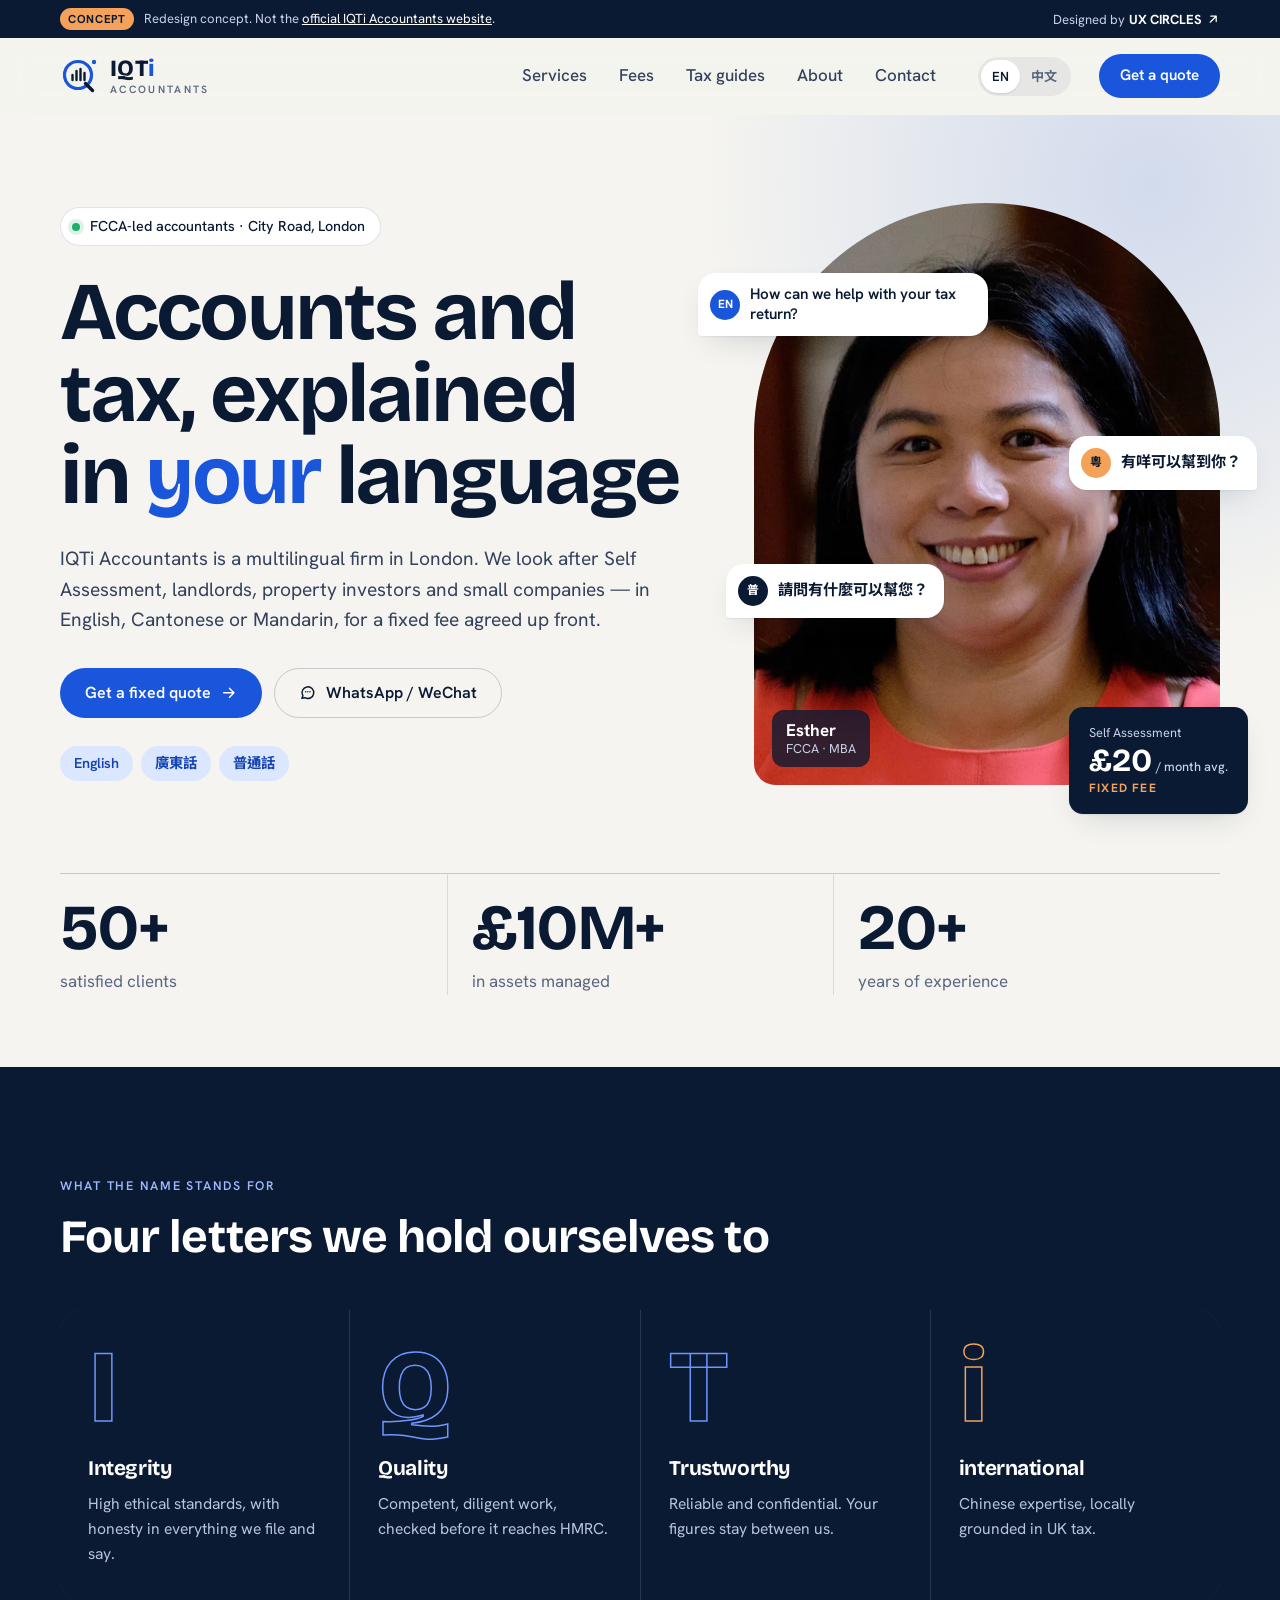
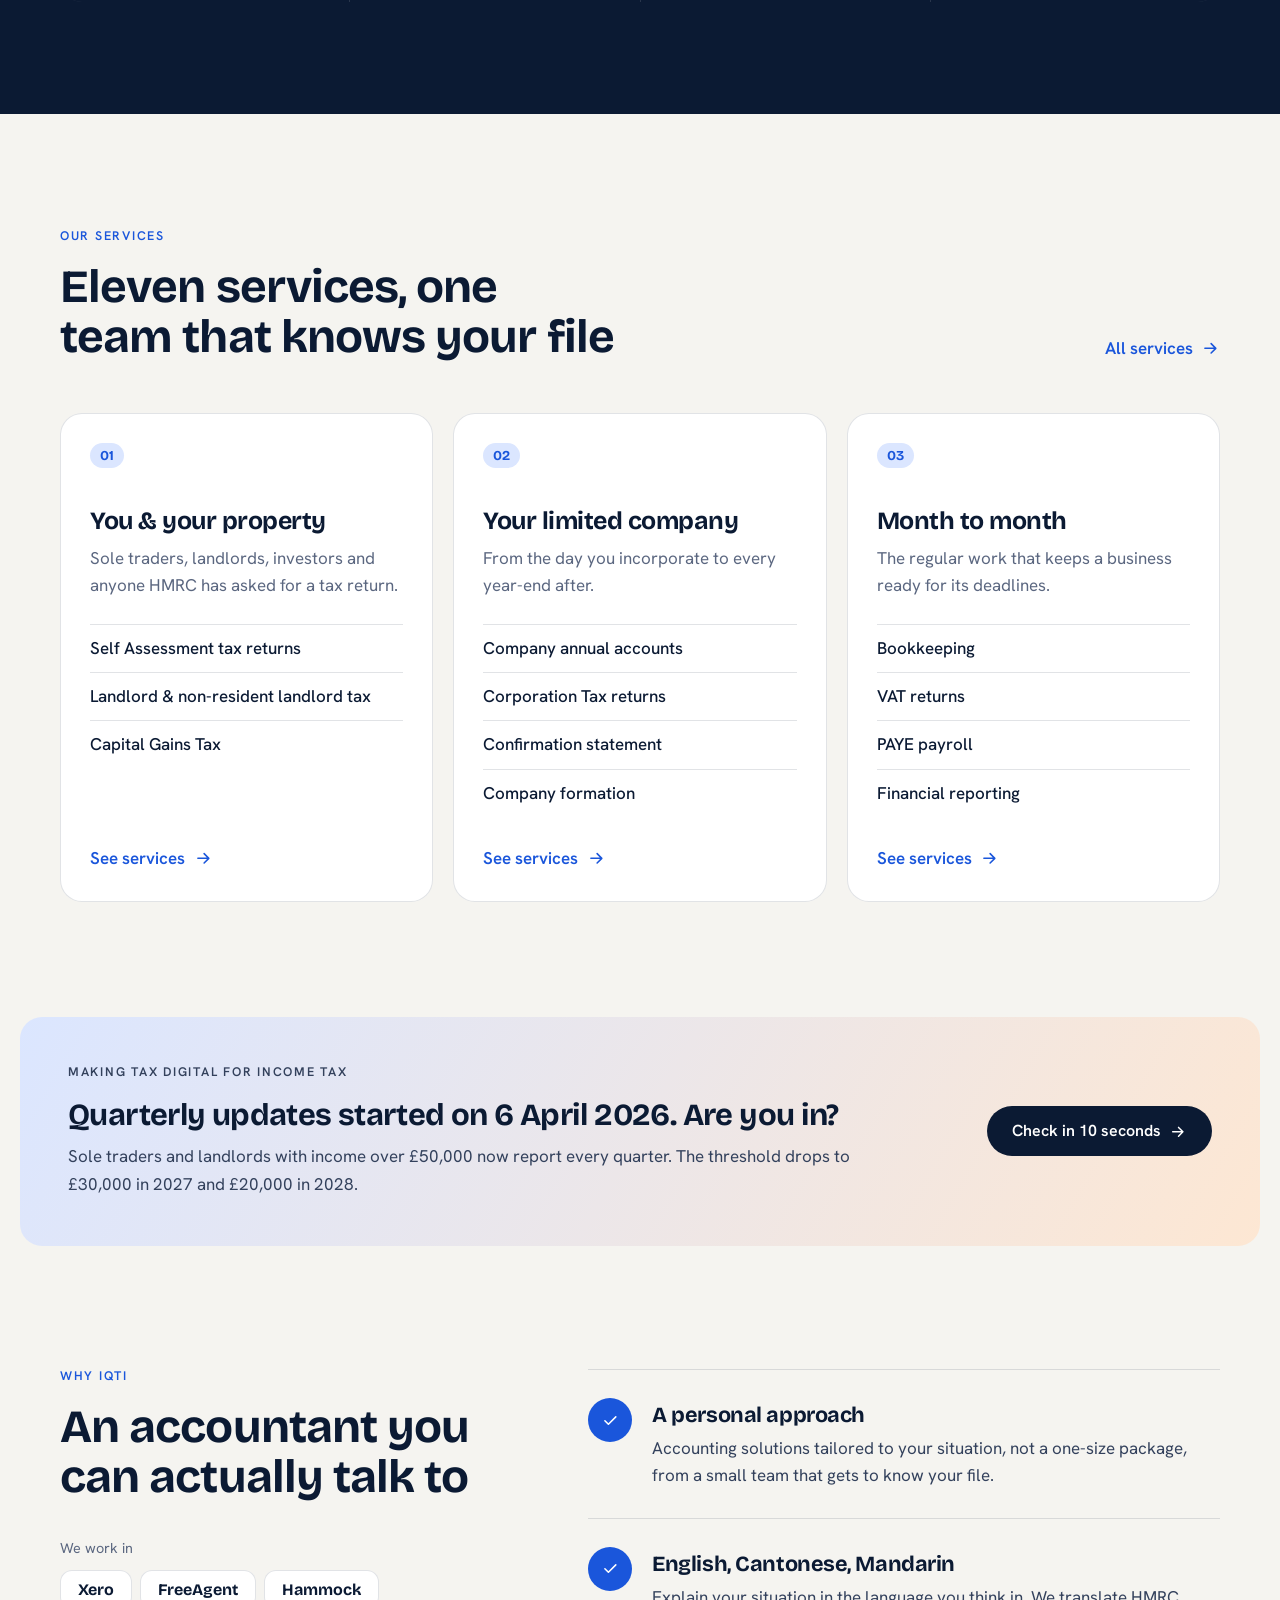
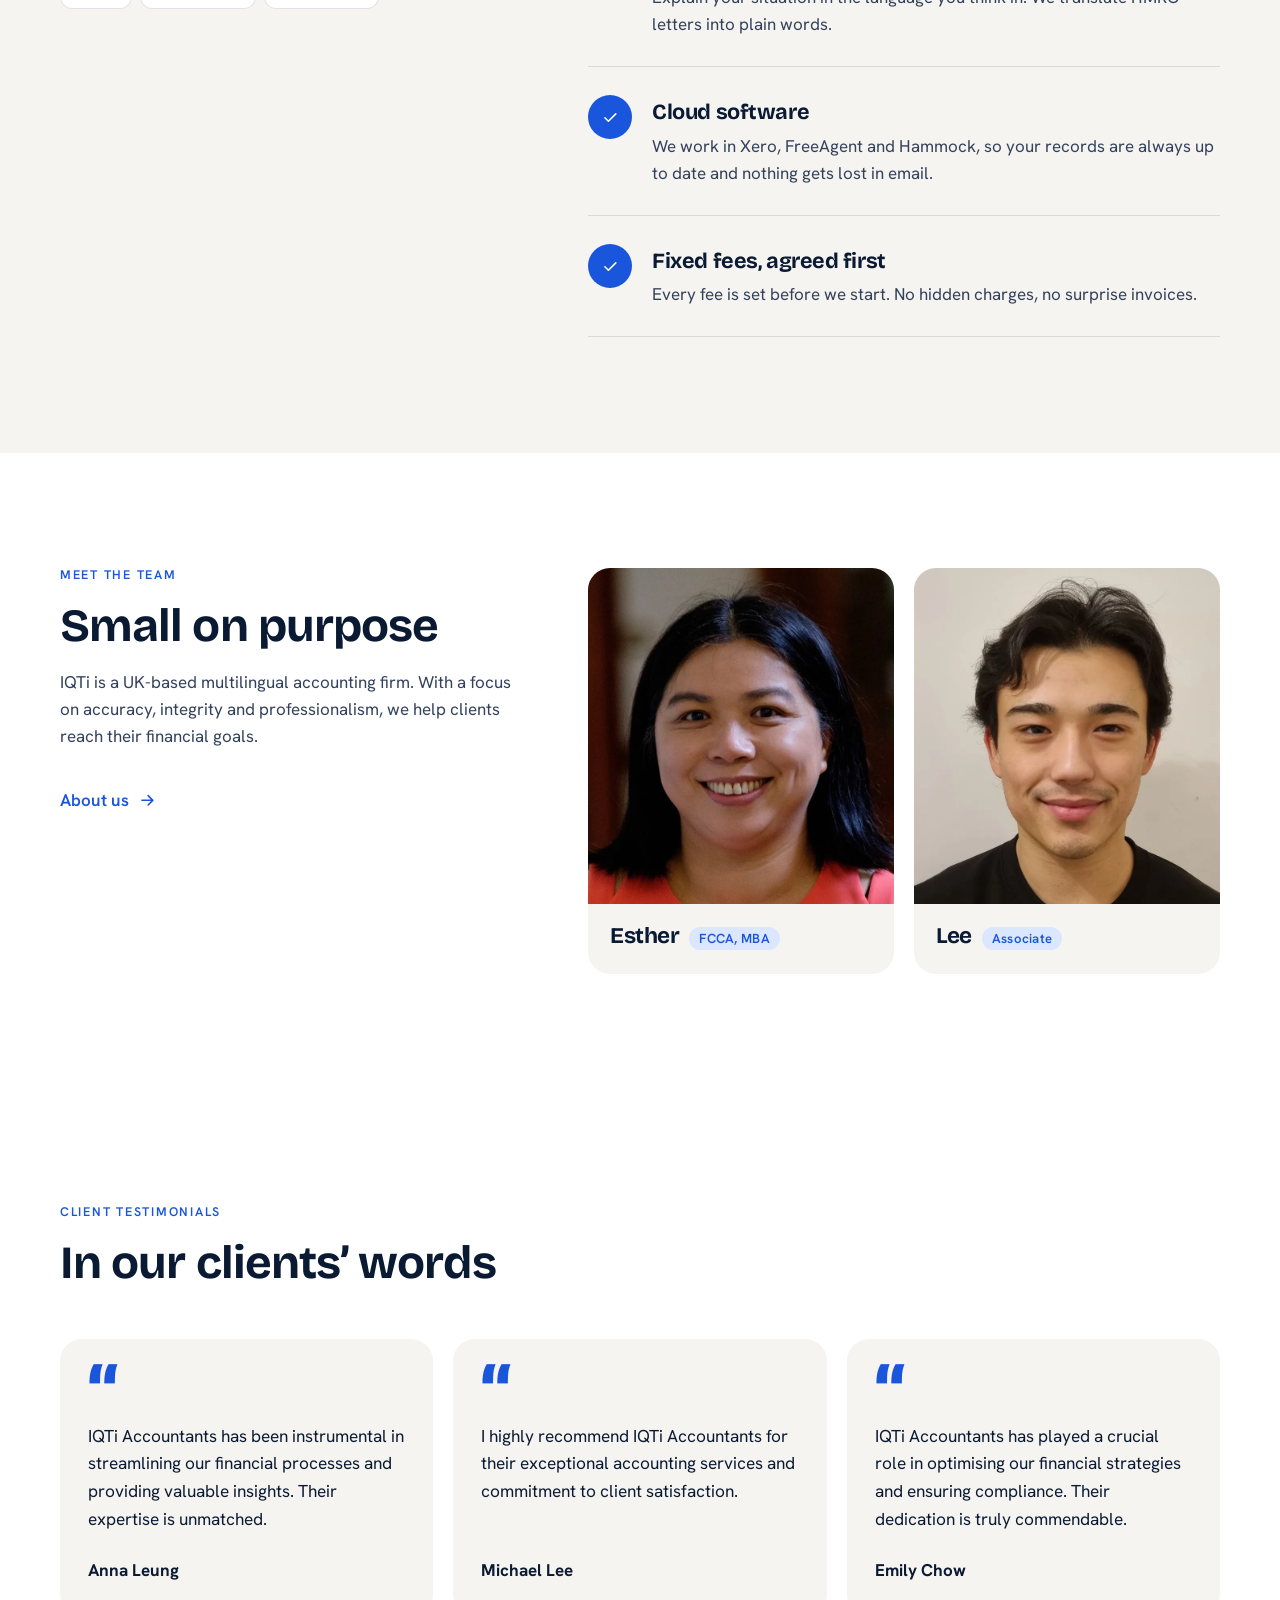
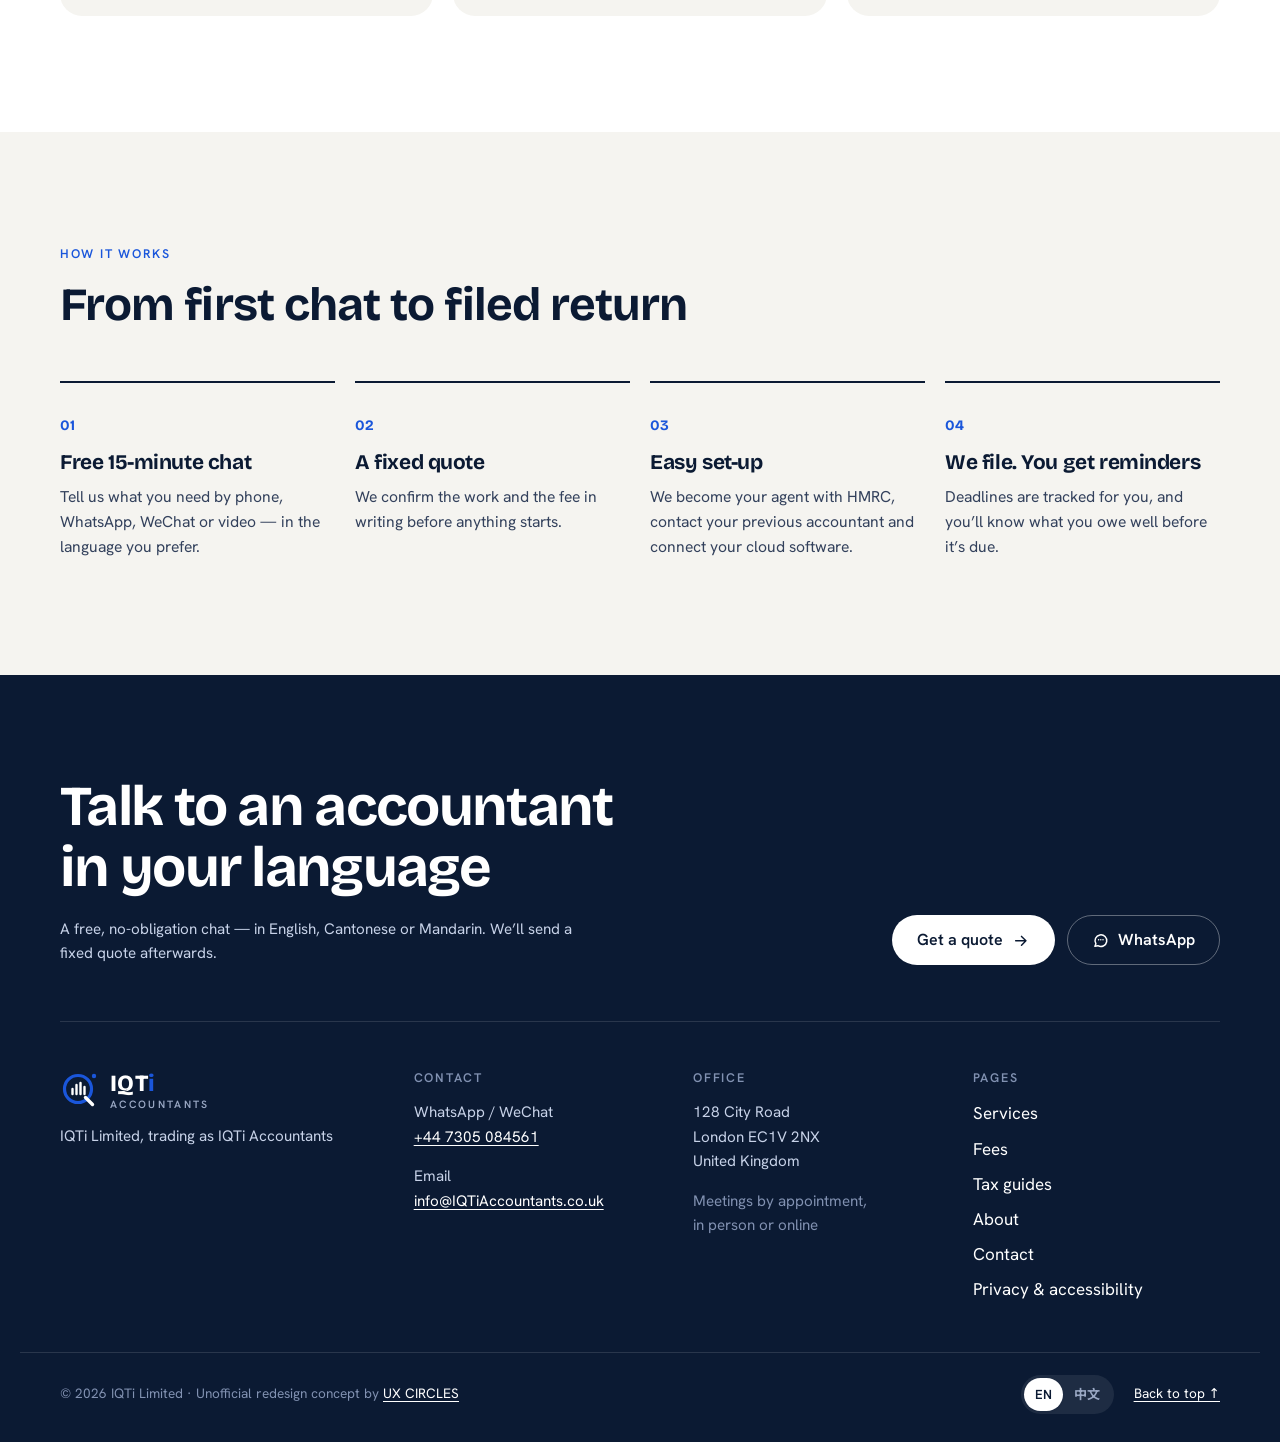
==== commit 462d4b8c: "Remove full stops from headings and decorative lines Headings no longer end in . or 。 (stripped at b" ====
--- a/index.html
+++ b/index.html
@@ -18,7 +18,7 @@
 <link rel="apple-touch-icon" href="assets/img/apple-touch-icon.png">
 <link rel="preload" href="assets/fonts/bricolage.woff2" as="font" type="font/woff2" crossorigin>
 <link rel="preload" href="assets/fonts/hanken.woff2" as="font" type="font/woff2" crossorigin>
-<link rel="stylesheet" href="assets/css/style.css?v=60b0449f">
+<link rel="stylesheet" href="assets/css/style.css?v=2c78a64a">
 <script>document.documentElement.classList.add("js")</script>
 <script type="application/ld+json">{"@context": "https://schema.org", "@type": "AccountingService", "name": "IQTi Accountants", "alternateName": ["IQTi 會計師事務所", "IQTi Limited"], "url": "https://www.iqtiaccountants.co.uk/", "telephone": "+44 7305 084561", "email": "info@iqtiaccountants.co.uk", "address": {"@type": "PostalAddress", "streetAddress": "128 City Road", "addressLocality": "London", "postalCode": "EC1V 2NX", "addressCountry": "GB"}, "areaServed": "United Kingdom", "knowsLanguage": ["en", "yue", "cmn"]}</script>
 </head>
@@ -64,7 +64,7 @@
   <div class="wrap hero-grid">
     <div class="hero-copy">
       <p class="pill reveal"><span class="dot"></span>FCCA-led accountants · City Road, London</p>
-      <h1 class="h-hero reveal">Accounts and tax, explained in <em>your</em> language.</h1>
+      <h1 class="h-hero reveal">Accounts and tax, explained in <em>your</em> language</h1>
       <p class="lead reveal">IQTi Accountants is a multilingual firm in London. We look after Self Assessment, landlords, property investors and small companies — in English, Cantonese or Mandarin, for a fixed fee agreed up front.</p>
       <div class="reveal"><div class="cta-row">
       <a class="btn btn-blue" href="contact.html#quote">Get a fixed quote <svg viewBox="0 0 24 24" aria-hidden="true"><path d="M5 12h14M13 6l6 6-6 6"/></svg></a>
@@ -90,7 +90,7 @@
   <div class="wrap">
     <div class="values-head">
       <p class="eyebrow eyebrow-light">What the name stands for</p>
-      <h2 id="values-h" class="h-lg">Four letters we hold ourselves to.</h2>
+      <h2 id="values-h" class="h-lg">Four letters we hold ourselves to</h2>
     </div>
     <ul class="val-grid"><li class="val reveal">
         <span class="val-letter" aria-hidden="true">I</span>
@@ -117,7 +117,7 @@
     <div class="sec-head sec-head-row">
       <div>
         <p class="eyebrow">Our services</p>
-        <h2 id="svc-h" class="h-lg">Eleven services, one team that knows your file.</h2>
+        <h2 id="svc-h" class="h-lg">Eleven services, one team that knows your file</h2>
       </div>
       <a class="link-arrow" href="services.html">All services <svg viewBox="0 0 24 24" aria-hidden="true"><path d="M5 12h14M13 6l6 6-6 6"/></svg></a>
     </div>
@@ -158,7 +158,7 @@
   <div class="wrap split-2">
     <div class="sec-head sticky">
       <p class="eyebrow">Why IQTi</p>
-      <h2 id="why-h" class="h-lg">An accountant you can actually talk to.</h2>
+      <h2 id="why-h" class="h-lg">An accountant you can actually talk to</h2>
       <div class="soft">
         <p>We work in</p>
         <ul class="soft-list"><li>Xero</li><li>FreeAgent</li><li>Hammock</li></ul>
@@ -172,7 +172,7 @@
   <div class="wrap split-2 team-split">
     <div class="sec-head">
       <p class="eyebrow">Meet the team</p>
-      <h2 id="team-h" class="h-lg">Small on purpose.</h2>
+      <h2 id="team-h" class="h-lg">Small on purpose</h2>
       <p class="lead-sm">IQTi is a UK-based multilingual accounting firm. With a focus on accuracy, integrity and professionalism, we help clients reach their financial goals.</p>
       <a class="link-arrow" href="about.html">About us <svg viewBox="0 0 24 24" aria-hidden="true"><path d="M5 12h14M13 6l6 6-6 6"/></svg></a>
     </div>
@@ -196,7 +196,7 @@
   <div class="wrap">
     <div class="sec-head">
       <p class="eyebrow">Client testimonials</p>
-      <h2 id="t-h" class="h-lg">In our clients’ words.</h2>
+      <h2 id="t-h" class="h-lg">In our clients’ words</h2>
     </div>
     <div class="quotes"><figure class="quote reveal">
         <blockquote><p>IQTi Accountants has been instrumental in streamlining our financial processes and providing valuable insights. Their expertise is unmatched.</p></blockquote>
@@ -214,9 +214,9 @@
   <div class="wrap">
     <div class="sec-head">
       <p class="eyebrow">How it works</p>
-      <h2 id="steps-h" class="h-lg">From first chat to filed return.</h2>
-    </div>
-    <ol class="steps"><li class="step reveal"><span class="step-n">01</span><h3>Free 15-minute chat</h3><p>Tell us what you need by phone, WhatsApp, WeChat or video — in the language you prefer.</p></li><li class="step reveal"><span class="step-n">02</span><h3>A fixed quote</h3><p>We confirm the work and the fee in writing before anything starts.</p></li><li class="step reveal"><span class="step-n">03</span><h3>Easy set-up</h3><p>We become your agent with HMRC, contact your previous accountant and connect your cloud software.</p></li><li class="step reveal"><span class="step-n">04</span><h3>We file. You get reminders.</h3><p>Deadlines are tracked for you, and you’ll know what you owe well before it’s due.</p></li></ol>
+      <h2 id="steps-h" class="h-lg">From first chat to filed return</h2>
+    </div>
+    <ol class="steps"><li class="step reveal"><span class="step-n">01</span><h3>Free 15-minute chat</h3><p>Tell us what you need by phone, WhatsApp, WeChat or video — in the language you prefer.</p></li><li class="step reveal"><span class="step-n">02</span><h3>A fixed quote</h3><p>We confirm the work and the fee in writing before anything starts.</p></li><li class="step reveal"><span class="step-n">03</span><h3>Easy set-up</h3><p>We become your agent with HMRC, contact your previous accountant and connect your cloud software.</p></li><li class="step reveal"><span class="step-n">04</span><h3>We file. You get reminders</h3><p>Deadlines are tracked for you, and you’ll know what you owe well before it’s due.</p></li></ol>
   </div>
 </section>
 
@@ -225,7 +225,7 @@
   <div class="wrap">
     <div class="footer-top">
       <div>
-        <h2 class="footer-q">Talk to an accountant<br>in your language.</h2>
+        <h2 class="footer-q">Talk to an accountant<br>in your language</h2>
         <p class="footer-lead">A free, no-obligation chat — in English, Cantonese or Mandarin. We’ll send a fixed quote afterwards.</p>
       </div>
       <div class="footer-actions">
--- a/assets/css/style.css
+++ b/assets/css/style.css
@@ -51,7 +51,6 @@
 .h-hero { font-size: clamp(2.6rem, 6.4vw, 5.2rem); font-weight: 700; letter-spacing: -.035em; line-height: 1; }
 .lang-zh .h-hero { font-size: clamp(2.3rem, 5.6vw, 4.4rem); line-height: 1.15; letter-spacing: 0; }
 .h-hero em, .h-xl em { font-style: normal; color: var(--blue); position: relative; white-space: nowrap; }
-.h-hero em::after { content: ""; position: absolute; left: 0; right: 0; bottom: .02em; height: .12em; background: var(--sun); border-radius: 99px; z-index: -1; opacity: .8; }
 .h-xl { font-size: clamp(2.4rem, 5.6vw, 4.4rem); letter-spacing: -.03em; }
 .lang-zh .h-xl { font-size: clamp(2.1rem, 4.8vw, 3.6rem); }
 .h-lg { font-size: clamp(1.9rem, 3.6vw, 3rem); }
@@ -59,7 +58,6 @@
 .lead { font-size: clamp(1.08rem, 1.5vw, 1.25rem); color: var(--ink-2); max-width: 40em; }
 .lead-sm { color: var(--ink-2); max-width: 34em; }
 .eyebrow { font: 600 .78rem/1.2 var(--sans); letter-spacing: .14em; text-transform: uppercase; color: var(--blue); margin-bottom: 18px; display: flex; align-items: center; gap: 10px; }
-.eyebrow::before { content: ""; width: 18px; height: 2px; background: currentColor; border-radius: 2px; }
 .lang-zh .eyebrow { letter-spacing: .08em; font-size: .85rem; }
 .eyebrow-light { color: #9db8ff; }
 
@@ -238,7 +236,6 @@
 .quote::before { content: "“"; font: 800 4.5rem/.6 var(--display); color: var(--blue); height: 28px; }
 .quote blockquote { margin: 0; font-size: 1.08rem; color: var(--ink); flex: 1; }
 .quote figcaption { font-weight: 700; display: flex; align-items: center; gap: 10px; }
-.quote figcaption::before { content: ""; width: 24px; height: 2px; background: var(--sun); }
 
 /* steps */
 .steps { list-style: none; margin: 0; padding: 0; display: grid; grid-template-columns: repeat(4, 1fr); gap: 20px; counter-reset: s; }
